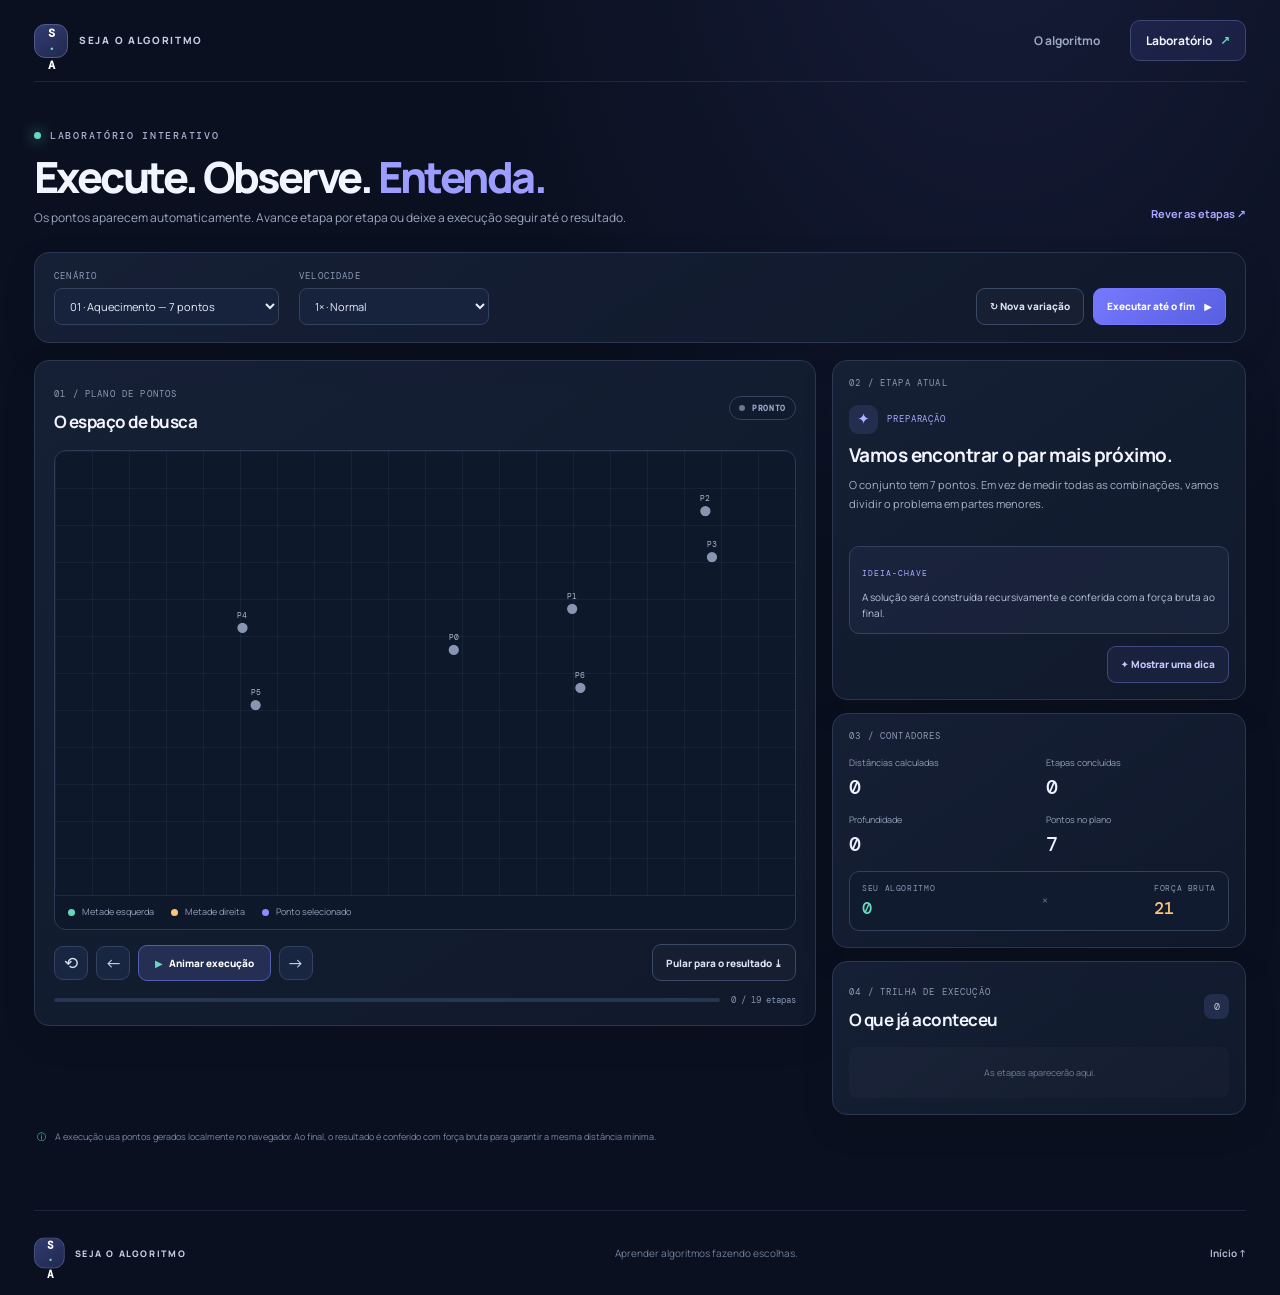
==== laboratorio.html @ 794b2312 "redefinindo problem" ====
<!doctype html>
<html lang="pt-BR">
<head>
  <meta charset="utf-8"><meta name="viewport" content="width=device-width, initial-scale=1">
  <meta name="theme-color" content="#0b1020"><meta name="description" content="Laboratório interativo para executar o algoritmo dividir e conquistar do par de pontos mais próximo.">
  <title>Laboratório — Seja o Algoritmo</title>
  <link rel="preconnect" href="https://fonts.googleapis.com"><link rel="preconnect" href="https://fonts.gstatic.com" crossorigin>
  <link href="https://fonts.googleapis.com/css2?family=DM+Mono:wght@400;500&family=Manrope:wght@400;500;600;700;800&display=swap" rel="stylesheet">
  <link rel="stylesheet" href="css/styles.css"><link rel="stylesheet" href="css/lab.css">
  <script defer src="js/closest-pair.js"></script><script defer src="js/lab.js"></script>
</head>
<body class="lab-body"><div class="site-shell">
  <header class="topbar"><a class="brand" href="index.html"><span class="brand-mark">S<span>·</span>A</span><span>SEJA O ALGORITMO</span></a><nav class="main-nav" aria-label="Navegação principal"><a href="index.html">O algoritmo</a><a class="nav-cta active" href="laboratorio.html" aria-current="page">Laboratório <span>↗</span></a></nav></header>
  <main class="lab-page">
    <div class="lab-heading"><div><div class="eyebrow"><span class="eyebrow-dot"></span> LABORATÓRIO INTERATIVO</div><h1>Execute. Observe. <em>Entenda.</em></h1><p>Os pontos aparecem automaticamente. Avance etapa por etapa ou deixe a execução seguir até o resultado.</p></div><a class="back-link" href="index.html#como-funciona">Rever as etapas ↗</a></div>
    <section class="lab-toolbar panel">
      <div class="toolbar-group"><label for="levelSelect">CENÁRIO</label><select id="levelSelect"><option value="0">01 · Aquecimento — 7 pontos</option><option value="1">02 · Dois lados — 10 pontos</option><option value="2">03 · Par na fronteira — 12 pontos</option><option value="3">04 · Desafio final — 16 pontos</option></select></div>
      <div class="toolbar-group"><label for="speedSelect">VELOCIDADE</label><select id="speedSelect"><option value="1400">0,75× · Lento</option><option value="850" selected>1× · Normal</option><option value="420">2× · Rápido</option><option value="150">5× · Muito rápido</option></select></div>
      <div class="toolbar-actions"><button class="btn btn-subtle" id="newBtn" type="button">↻ Nova variação</button><button class="btn btn-primary" id="runAllBtn" type="button">Executar até o fim <span>▶</span></button></div>
    </section>
    <div class="lab-grid">
      <section class="visual-panel panel">
        <div class="panel-heading"><div><span class="panel-kicker">01 / PLANO DE PONTOS</span><h2>O espaço de busca</h2></div><div class="live-pill"><span></span><b id="runState">PRONTO</b></div></div>
        <div class="canvas-wrap"><svg id="plot" viewBox="0 0 900 540" role="img" aria-label="Visualização dos pontos e etapas do algoritmo"><defs><pattern id="plotGrid" width="45" height="45" patternUnits="userSpaceOnUse"><path d="M 45 0 L 0 0 0 45" fill="none" stroke="#34405b" stroke-width="1" opacity=".55"/></pattern></defs><rect x="0" y="0" width="900" height="540" rx="12" fill="url(#plotGrid)"/><g id="plotLayer"></g></svg><div class="plot-legend"><span><i class="legend-dot mint"></i> Metade esquerda</span><span><i class="legend-dot amber"></i> Metade direita</span><span><i class="legend-dot purple"></i> Ponto selecionado</span></div></div>
        <div class="step-controls"><button class="icon-btn" id="resetBtn" type="button" aria-label="Voltar ao início" title="Voltar ao início">⟲</button><button class="icon-btn" id="prevBtn" type="button" aria-label="Etapa anterior" title="Etapa anterior">←</button><button class="btn btn-play" id="playBtn" type="button"><span id="playIcon">▶</span> <span id="playText">Animar execução</span></button><button class="icon-btn" id="nextBtn" type="button" aria-label="Próxima etapa" title="Próxima etapa">→</button><button class="btn btn-subtle" id="stepAllBtn" type="button">Pular para o resultado ⤓</button></div>
        <div class="progress-row"><div class="progress-track"><span id="progressBar"></span></div><span id="progressText">0 / 0 etapas</span></div>
      </section>
      <aside class="inspector-column">
        <section class="panel explanation-panel"><div class="panel-kicker">02 / ETAPA ATUAL</div><div class="stage-title-row"><span class="stage-icon" id="stageIcon">✦</span><span class="stage-label" id="stageLabel">Preparação</span></div><h2 id="stageTitle">Pronto para começar?</h2><p id="stageDescription">O conjunto de pontos está pronto. Inicie a execução para acompanhar a estratégia de dividir e conquistar.</p><div class="hint-box" id="detailBox"> <span>IDEIA-CHAVE</span><p id="detailText">O algoritmo divide o conjunto até chegar a problemas pequenos, fáceis de resolver.</p></div><div class="button-row"><button class="btn btn-hint" id="hintBtn" type="button">✦ Mostrar uma dica</button></div></section>
        <section class="panel metrics-panel"><div class="panel-kicker">03 / CONTADORES</div><div class="metric-grid"><div class="metric"><span>Distâncias calculadas</span><b id="comparisons">0</b></div><div class="metric"><span>Etapas concluídas</span><b id="completed">0</b></div><div class="metric"><span>Profundidade</span><b id="depth">0</b></div><div class="metric"><span>Pontos no plano</span><b id="pointCount">7</b></div></div><div class="comparison-box"><div><span>SEU ALGORITMO</span><b id="algoComparisons">0</b></div><div class="comparison-vs">×</div><div><span>FORÇA BRUTA</span><b id="bruteComparisons">21</b></div></div></section>
        <section class="panel log-panel"><div class="panel-heading"><div><span class="panel-kicker">04 / TRILHA DE EXECUÇÃO</span><h2>O que já aconteceu</h2></div><span class="log-count" id="logCount">0</span></div><ol id="eventLog" class="event-log"><li class="empty-log">As etapas aparecerão aqui.</li></ol></section>
      </aside>
    </div>
    <section class="panel result-panel" id="resultPanel" hidden><div class="result-symbol">✦</div><div class="result-copy"><div class="panel-kicker">EXECUÇÃO CONCLUÍDA</div><h2>Par mais próximo encontrado.</h2><p id="resultSummary">A resposta foi calculada.</p></div><div class="result-distance"><span>DISTÂNCIA MÍNIMA</span><b id="resultDistance">—</b></div><div class="result-actions"><button class="btn btn-subtle" id="resultNewBtn" type="button">Nova variação</button><a class="btn btn-primary" href="index.html#como-funciona">Rever etapas ↗</a></div></section>
    <div class="lab-footnote"><span>ⓘ</span> A execução usa pontos gerados localmente no navegador. Ao final, o resultado é conferido com força bruta para garantir a mesma distância mínima.</div>
  </main>
  <footer class="footer"><a class="brand" href="index.html"><span class="brand-mark">S<span>·</span>A</span><span>SEJA O ALGORITMO</span></a><span>Aprender algoritmos fazendo escolhas.</span><a href="index.html">Início ↑</a></footer>
</div></body></html>
---- css/styles.css ----
:root{color-scheme:dark;--bg:#0b1020;--bg2:#10172a;--panel:#141d32;--panel2:#18233b;--line:#27344e;--text:#f2f5ff;--muted:#9aa8c2;--soft:#71809d;--purple:#8d8bff;--purple2:#6f70f5;--mint:#66d8bd;--amber:#ffc477;--red:#ff7e8a;--mono:"DM Mono",ui-monospace,monospace;--sans:"Manrope",system-ui,sans-serif}*{box-sizing:border-box}html{scroll-behavior:smooth}body{margin:0;background:radial-gradient(ellipse at 78% -12%,rgba(88,100,208,.14),transparent 38%),var(--bg);color:var(--text);font:15px/1.65 var(--sans);min-height:100vh}a{color:inherit;text-decoration:none}button,select{font:inherit}.site-shell{max-width:1320px;padding:0 34px;margin:0 auto}.topbar{height:82px;display:flex;align-items:center;justify-content:space-between;border-bottom:1px solid rgba(130,149,188,.16)}.brand{display:inline-flex;align-items:center;gap:11px;font-size:10px;font-weight:800;letter-spacing:.17em;color:#c3cde2}.brand-mark{display:grid;place-items:center;width:34px;height:34px;border:1px solid #515a8c;border-radius:11px;color:#fff;font:700 12px var(--mono);letter-spacing:-.1em;background:linear-gradient(145deg,#323b72,#20294e)}.brand-mark span{color:var(--mint)}.main-nav{display:flex;align-items:center;gap:30px;color:var(--muted);font-size:12px;font-weight:700}.main-nav a{transition:color .2s}.main-nav a:hover,.main-nav a.active{color:var(--text)}.main-nav .nav-cta{color:#fff;padding:10px 15px;border:1px solid #3c4771;border-radius:10px;background:rgba(111,112,245,.12)}.nav-cta span{color:var(--mint);margin-left:6px}.hero{display:grid;grid-template-columns:1fr 1fr;align-items:center;gap:52px;padding:86px 0 78px}.eyebrow{display:flex;align-items:center;gap:9px;font:500 10px var(--mono);letter-spacing:.17em;color:#a7b1ce}.eyebrow-dot{width:7px;height:7px;border-radius:50%;background:var(--mint);box-shadow:0 0 14px rgba(102,216,189,.8)}h1,h2,h3,p{margin-top:0}h1{font-size:clamp(42px,5vw,68px);line-height:1.09;letter-spacing:-.06em;margin:19px 0 20px;font-weight:800}h1 em{font-style:normal;color:#9d9cff}.hero-lead,.page-lead{max-width:550px;color:#aab6ce;font-size:16px;line-height:1.8}.hero-actions{display:flex;flex-wrap:wrap;gap:12px;margin:30px 0 24px}.button{height:46px;padding:0 18px;display:inline-flex;align-items:center;justify-content:center;gap:13px;border-radius:11px;font-size:12px;font-weight:800;transition:transform .18s,border .18s,background .18s}.button:hover{transform:translateY(-2px)}.button-primary{color:#fff;background:linear-gradient(135deg,#7477ff,#575fe0);box-shadow:0 10px 26px rgba(94,99,234,.23)}.button-primary span{font-size:17px}.button-quiet{border:1px solid #303d5b;background:rgba(255,255,255,.025);color:#d5dcef}.hero-proof{font-size:10px;color:#8291ad;display:flex;align-items:center;gap:8px}.proof-icon{color:var(--amber);font-size:15px}.hero-art{position:relative;min-width:0;border:1px solid rgba(111,128,176,.26);border-radius:22px;padding:20px 20px 15px;background:linear-gradient(145deg,rgba(27,39,67,.92),rgba(16,25,44,.94));box-shadow:0 30px 90px rgba(0,0,0,.22);overflow:visible}.art-glow{position:absolute;inset:16% 15%;background:#6667fa;filter:blur(90px);opacity:.16;pointer-events:none}.art-label{position:relative;z-index:1;display:flex;justify-content:space-between;font:10px var(--mono);letter-spacing:.08em;color:#8c9bb9}.art-label-top{padding:2px 7px 10px}.art-label-top span{color:#606f8d}.hero-graph{position:relative;width:100%;display:block;z-index:1}.art-label-bottom{padding:9px 7px 0;letter-spacing:0;font:10px var(--sans);color:#a9b5cd;justify-content:flex-start;gap:22px}.art-label-bottom span,.plot-legend span{display:flex;align-items:center;gap:7px}.legend-dot{width:7px;height:7px;border-radius:50%;display:inline-block}.mint{background:var(--mint)}.amber{background:var(--amber)}.purple{background:var(--purple)}.floating-note{position:absolute;right:-17px;bottom:-32px;z-index:2;display:flex;align-items:center;gap:11px;padding:13px 16px;border:1px solid #3c496b;background:#192642;border-radius:13px;box-shadow:0 14px 35px rgba(0,0,0,.3)}.note-spark{font-size:22px;color:var(--mint)}.floating-note b,.floating-note small{display:block}.floating-note b{font-size:11px}.floating-note small{font-size:9px;color:#9baac5;margin-top:3px}.section-intro{display:flex;align-items:end;justify-content:space-between;gap:30px;padding:45px 0 25px;border-top:1px solid rgba(130,149,188,.15)}.section-intro h2,.feature-copy h2,.complexity-card h2{font-size:30px;line-height:1.2;letter-spacing:-.04em;margin:9px 0 0}.section-intro p{max-width:440px;margin:0;color:var(--muted);font-size:13px}.concept-grid{display:grid;grid-template-columns:repeat(3,1fr);gap:15px;padding-bottom:74px}.concept-card{position:relative;min-height:225px;padding:24px;border:1px solid #26334e;border-radius:16px;background:linear-gradient(145deg,#151f35,#111a2d);overflow:hidden}.concept-number{position:absolute;top:19px;right:22px;color:#54627e;font:11px var(--mono)}.concept-icon{width:39px;height:39px;display:grid;place-items:center;border-radius:12px;font-size:20px;margin-bottom:20px}.concept-icon.purple{background:rgba(141,139,255,.14);color:#a5a3ff}.concept-icon.mint{background:rgba(102,216,189,.13);color:var(--mint)}.concept-icon.amber{background:rgba(255,196,119,.13);color:var(--amber)}.concept-card h3{font-size:17px;margin:0 0 8px}.concept-card p{color:var(--muted);font-size:12px;max-width:300px;line-height:1.7;margin-bottom:20px}.concept-tag{font:9px var(--mono);letter-spacing:.13em;color:#8492b0}.feature-band{display:grid;grid-template-columns:1.1fr 1fr;gap:50px;align-items:center;padding:36px 40px;margin-bottom:70px;border:1px solid #323d63;border-radius:18px;background:radial-gradient(ellipse at 100% 0,rgba(112,112,245,.17),transparent 42%),#151e35}.feature-copy h2{font-size:27px;margin:10px 0}.feature-copy p{max-width:470px;color:var(--muted);font-size:12px}.text-link{display:inline-flex;gap:12px;color:#b5b5ff;font-size:12px;font-weight:800;margin-top:5px}.feature-stats{display:grid;grid-template-columns:repeat(3,1fr);gap:10px}.feature-stats div{padding:17px 12px;border-left:1px solid #35415f}.feature-stats strong,.feature-stats span{display:block}.feature-stats strong{font:500 18px var(--mono);color:#c2c4ff;white-space:nowrap}.feature-stats span{font-size:9px;color:#8f9bb5;margin-top:5px}.footer{min-height:85px;border-top:1px solid rgba(130,149,188,.16);display:flex;align-items:center;justify-content:space-between;gap:20px;color:#71809b;font-size:10px}.footer .brand{transform:scale(.9);transform-origin:left center}.footer>a:last-child{color:#aeb9d1;font-weight:700}@media(max-width:900px){.site-shell{padding:0 22px}.hero{grid-template-columns:1fr;gap:35px;padding:60px 0}.hero-copy{max-width:700px}.hero-art{max-width:650px;margin:0 auto;width:100%}.section-intro{align-items:start;flex-direction:column;gap:10px}.feature-band{grid-template-columns:1fr;gap:25px}}
@media(max-width:640px){.site-shell{padding:0 16px}.topbar{height:70px}.brand{font-size:8px;gap:8px}.brand-mark{width:30px;height:30px}.main-nav{gap:13px;font-size:10px}.main-nav .nav-cta{padding:8px 9px}.hero{padding:48px 0 58px}.hero h1{font-size:43px}.hero-lead{font-size:14px}.hero-art{padding:13px}.floating-note{right:6px;bottom:-37px}.concept-grid{grid-template-columns:1fr;gap:10px;padding-bottom:50px}.concept-card{min-height:0;padding:20px}.concept-icon{margin-bottom:13px}.feature-band{padding:25px 20px;margin-bottom:48px}.feature-stats{grid-template-columns:1fr;gap:0}.feature-stats div{border-left:0;border-top:1px solid #35415f;padding:12px 0}.footer{flex-wrap:wrap;padding:17px 0;gap:9px}.footer>span{order:3;width:100%}.page-lead{font-size:14px}}

/* Etapas e fechamento da página única */
.algorithm-steps { padding-bottom: 28px; }
.method-strip { display:grid; grid-template-columns:1fr 1fr; gap:24px; align-items:center; margin:0 0 58px; padding:22px 26px; border:1px solid #303d5c; border-radius:16px; background:linear-gradient(125deg,rgba(141,139,255,.09),rgba(102,216,189,.045)),#131e33; }
.method-formula { display:flex; flex-direction:column; gap:8px; }
.method-formula .formula-label { font:9px var(--mono); letter-spacing:.13em; color:#aaa8ff; }
.method-formula strong { font:500 16px var(--mono); color:#f0f1ff; }
.method-formula small { color:#8291ad; font-size:10px; }
.method-note { border-left:1px solid #394563; padding-left:24px; }
.method-note p { margin:8px 0 0; color:#aab6cc; font-size:11px; line-height:1.8; }
.method-note b { color:#d9d8ff; }
.final-cta { display:flex; align-items:center; justify-content:space-between; gap:24px; margin:0 0 60px; padding:25px 28px; border:1px solid #394568; border-radius:16px; background:radial-gradient(ellipse at 90% 0,rgba(113,114,245,.15),transparent 48%),#151f35; }
.final-cta h2 { margin:7px 0 4px; font-size:22px; letter-spacing:-.04em; }
.final-cta p { margin:0; color:var(--muted); font-size:11px; }
@media(max-width:900px){ .method-strip { grid-template-columns:1fr; gap:17px; } .method-note { border-left:0; border-top:1px solid #394563; padding:16px 0 0; } }
@media(max-width:640px){ .method-strip { padding:18px; margin-bottom:42px; } .method-formula strong { font-size:13px; } .final-cta { align-items:flex-start; flex-direction:column; padding:21px; margin-bottom:45px; } .final-cta .button { width:100%; } }

.algorithm-steps { grid-template-columns:repeat(4,minmax(0,1fr)); }
@media(max-width:900px){ .algorithm-steps { grid-template-columns:repeat(2,minmax(0,1fr)); } }
@media(max-width:640px){ .algorithm-steps { grid-template-columns:1fr; } }
---- css/lab.css ----
.lab-page{padding:47px 0 50px}.lab-heading{display:flex;align-items:end;justify-content:space-between;gap:20px;margin-bottom:24px}.lab-heading h1{font-size:43px;margin:12px 0 7px}.lab-heading p{margin:0;color:var(--muted);font-size:12px}.back-link{color:#a9a9ff;font-size:11px;font-weight:700;padding-bottom:5px}.panel{border:1px solid #2b3854;border-radius:15px;background:linear-gradient(145deg,rgba(22,32,54,.97),rgba(16,25,43,.97));box-shadow:0 12px 35px rgba(0,0,0,.1)}.lab-toolbar{display:flex;align-items:end;gap:20px;padding:17px 19px;margin-bottom:17px}.toolbar-group{display:flex;flex-direction:column;gap:6px;min-width:190px}.toolbar-group label,.panel-kicker{font:9px var(--mono);letter-spacing:.13em;color:#8d9ab5}.toolbar-group select{height:37px;padding:0 31px 0 11px;border:1px solid #34415f;border-radius:8px;color:#e7ebfa;background:#17233c;font-size:11px;outline:none}.toolbar-group select:focus{border-color:#8887ff}.toolbar-actions{display:flex;gap:9px;margin-left:auto}.btn{height:37px;padding:0 13px;border-radius:9px;border:1px solid #3b4968;background:#1a2945;color:#dbe2f4;font-size:10px;font-weight:800;cursor:pointer;transition:transform .15s,border .15s,background .15s}.btn:hover,.icon-btn:hover{border-color:#8a89ff;transform:translateY(-1px)}.btn:focus-visible,.icon-btn:focus-visible{outline:2px solid #9b9aff;outline-offset:2px}.btn-primary{background:linear-gradient(135deg,#7778ff,#575fdf);border-color:#7377ff;color:#fff}.btn-primary span{margin-left:7px}.btn-subtle{background:rgba(255,255,255,.025)}.lab-grid{display:grid;grid-template-columns:minmax(0,1.7fr) minmax(300px,.9fr);gap:16px;align-items:start}.visual-panel{padding:19px}.panel-heading{display:flex;justify-content:space-between;align-items:center;gap:10px}.panel-heading h2{font-size:17px;margin:4px 0 0;letter-spacing:-.03em}.live-pill{display:inline-flex;align-items:center;gap:7px;padding:6px 9px;border:1px solid #34435f;border-radius:20px;background:#111b30;color:#9eacc7;font:8px var(--mono);letter-spacing:.08em}.live-pill span{width:6px;height:6px;border-radius:50%;background:#6e7791}.live-pill.running span{background:var(--mint);box-shadow:0 0 9px var(--mint)}.live-pill.done span{background:var(--amber)}.canvas-wrap{position:relative;margin-top:14px;border:1px solid #2d3a56;border-radius:12px;overflow:hidden;background:#0e182b}.canvas-wrap svg{display:block;width:100%;height:auto;min-height:260px;max-height:550px}.plot-legend{display:flex;flex-wrap:wrap;gap:17px;padding:9px 13px;border-top:1px solid rgba(95,116,157,.2);color:#92a0bb;font-size:9px}.plot-legend span{gap:7px}.step-controls{display:flex;align-items:center;gap:8px;margin-top:14px}.icon-btn{width:34px;height:34px;display:grid;place-items:center;background:#182641;border:1px solid #34425f;border-radius:9px;color:#d6ddf1;font-size:17px;cursor:pointer;transition:transform .15s,border .15s}.btn-play{height:36px;padding:0 16px;background:#252f54;border-color:#535fb0;color:#fff}.btn-play span:first-child{color:var(--mint);margin-right:4px}.btn-hint{background:rgba(141,139,255,.08);border-color:rgba(141,139,255,.35);color:#c8c7ff}.btn-hint small{font-size:8px;color:#a7a7db;margin-left:4px}.step-controls .btn-subtle{margin-left:auto}.progress-row{display:flex;align-items:center;gap:11px;margin-top:13px}.progress-track{height:4px;flex:1;background:#283550;border-radius:8px;overflow:hidden}.progress-track span{display:block;width:0;height:100%;background:linear-gradient(90deg,#67d9bf,#8583ff);border-radius:8px;transition:width .2s}.progress-row>span{font:9px var(--mono);color:#8493b0;white-space:nowrap}.inspector-column{display:grid;gap:13px}.explanation-panel,.metrics-panel,.log-panel{padding:16px}.stage-title-row{display:flex;align-items:center;gap:9px;margin-top:16px}.stage-icon{display:grid;place-items:center;width:29px;height:29px;border-radius:9px;background:rgba(141,139,255,.13);color:#b3b1ff;font-size:15px}.stage-label{font:9px var(--mono);letter-spacing:.1em;color:#a9a8ff;text-transform:uppercase}.explanation-panel h2{font-size:19px;line-height:1.35;letter-spacing:-.03em;margin:9px 0 8px}.explanation-panel>p{font-size:11px;line-height:1.7;color:#a3b0c8;margin-bottom:13px;min-height:57px}.hint-box{padding:12px;border:1px solid #34415e;border-radius:10px;background:rgba(141,139,255,.055)}.hint-box>span{font:8px var(--mono);letter-spacing:.12em;color:#a9a8ff}.hint-box p{font-size:10px;color:#bac5db;margin:5px 0 0;line-height:1.6}.button-row{display:flex;justify-content:flex-end;margin-top:12px}.metric-grid{display:grid;grid-template-columns:1fr 1fr;gap:13px;padding:14px 0}.metric span,.metric b{display:block}.metric span{font-size:9px;color:#8f9eb8}.metric b{font:500 20px var(--mono);color:#edf0ff;margin-top:3px}.comparison-box{display:flex;align-items:center;justify-content:space-between;padding:11px 12px;border:1px solid #34415c;border-radius:10px;background:#111b30}.comparison-box>div:not(.comparison-vs){display:flex;flex-direction:column;gap:4px}.comparison-box span{font:8px var(--mono);letter-spacing:.08em;color:#8795b1}.comparison-box b{font:500 17px var(--mono);color:var(--mint)}.comparison-box>div:last-child b{color:var(--amber)}.comparison-vs{font:10px var(--mono);color:#667693}.log-panel .panel-heading{margin-bottom:12px}.log-count{display:grid;place-items:center;width:25px;height:25px;border-radius:8px;background:#222e4b;color:#bac4dc;font:10px var(--mono)}.event-log{list-style:none;margin:0;padding:0;max-height:235px;overflow:auto;display:grid;gap:6px}.event-log li{display:flex;align-items:start;gap:9px;padding:8px 9px;border-radius:8px;background:rgba(255,255,255,.018);color:#94a2bb;font-size:9px;line-height:1.55}.event-log li.current{background:rgba(141,139,255,.1);border:1px solid rgba(141,139,255,.22);color:#e1e4ff}.event-log li.done{color:#8190a9}.event-log li.empty-log{display:block;text-align:center;padding:19px;color:#6f7d98}.log-index{flex:none;color:#9e9dff;font:9px var(--mono)}.result-panel{display:flex;align-items:center;gap:19px;margin-top:17px;padding:20px 22px;border-color:rgba(102,216,189,.38);background:linear-gradient(115deg,rgba(27,76,72,.24),rgba(22,32,54,.98) 55%)}.result-symbol{display:grid;place-items:center;flex:none;width:46px;height:46px;border-radius:14px;background:rgba(102,216,189,.12);color:var(--mint);font-size:24px}.result-copy{flex:1}.result-copy h2{font-size:17px;margin:5px 0}.result-copy p{font-size:10px;color:#a6b4ca;margin:0}.result-distance{padding-left:20px;border-left:1px solid #3b5663}.result-distance span,.result-distance b{display:block}.result-distance span{font:8px var(--mono);color:#8fa8aa;letter-spacing:.1em}.result-distance b{font:22px var(--mono);color:var(--mint);margin-top:5px}.result-actions{display:flex;gap:7px}.lab-footnote{display:flex;gap:9px;align-items:start;color:#7888a4;font-size:9px;margin:15px 3px}.lab-footnote span{color:var(--mint)}
@media(max-width:960px){.lab-grid{grid-template-columns:1fr}.inspector-column{grid-template-columns:1fr 1fr}.log-panel{grid-column:1/-1}.event-log{max-height:170px}.lab-toolbar{flex-wrap:wrap}.toolbar-actions{margin-left:0}.result-panel{flex-wrap:wrap}.result-copy{min-width:60%}}
@media(max-width:640px){.lab-page{padding:36px 0}.lab-heading{align-items:start;flex-direction:column;margin-bottom:17px}.lab-heading h1{font-size:35px}.lab-toolbar{align-items:stretch;gap:12px;padding:14px}.toolbar-group{min-width:0;flex:1}.toolbar-actions{width:100%}.toolbar-actions .btn{flex:1}.inspector-column{grid-template-columns:1fr}.log-panel{grid-column:auto}.visual-panel{padding:12px}.canvas-wrap svg{min-height:210px}.step-controls{gap:5px}.step-controls .icon-btn{width:31px;height:32px}.btn-play{padding:0 10px;font-size:9px}.step-controls .btn-subtle{padding:0 8px;font-size:9px}.plot-legend{gap:9px;font-size:8px}.result-panel{gap:12px;padding:16px}.result-copy{min-width:calc(100% - 60px)}.result-distance{border-left:0;padding-left:0}.result-actions{width:100%}.result-actions .btn{flex:1}}

.result-panel[hidden]{display:none}
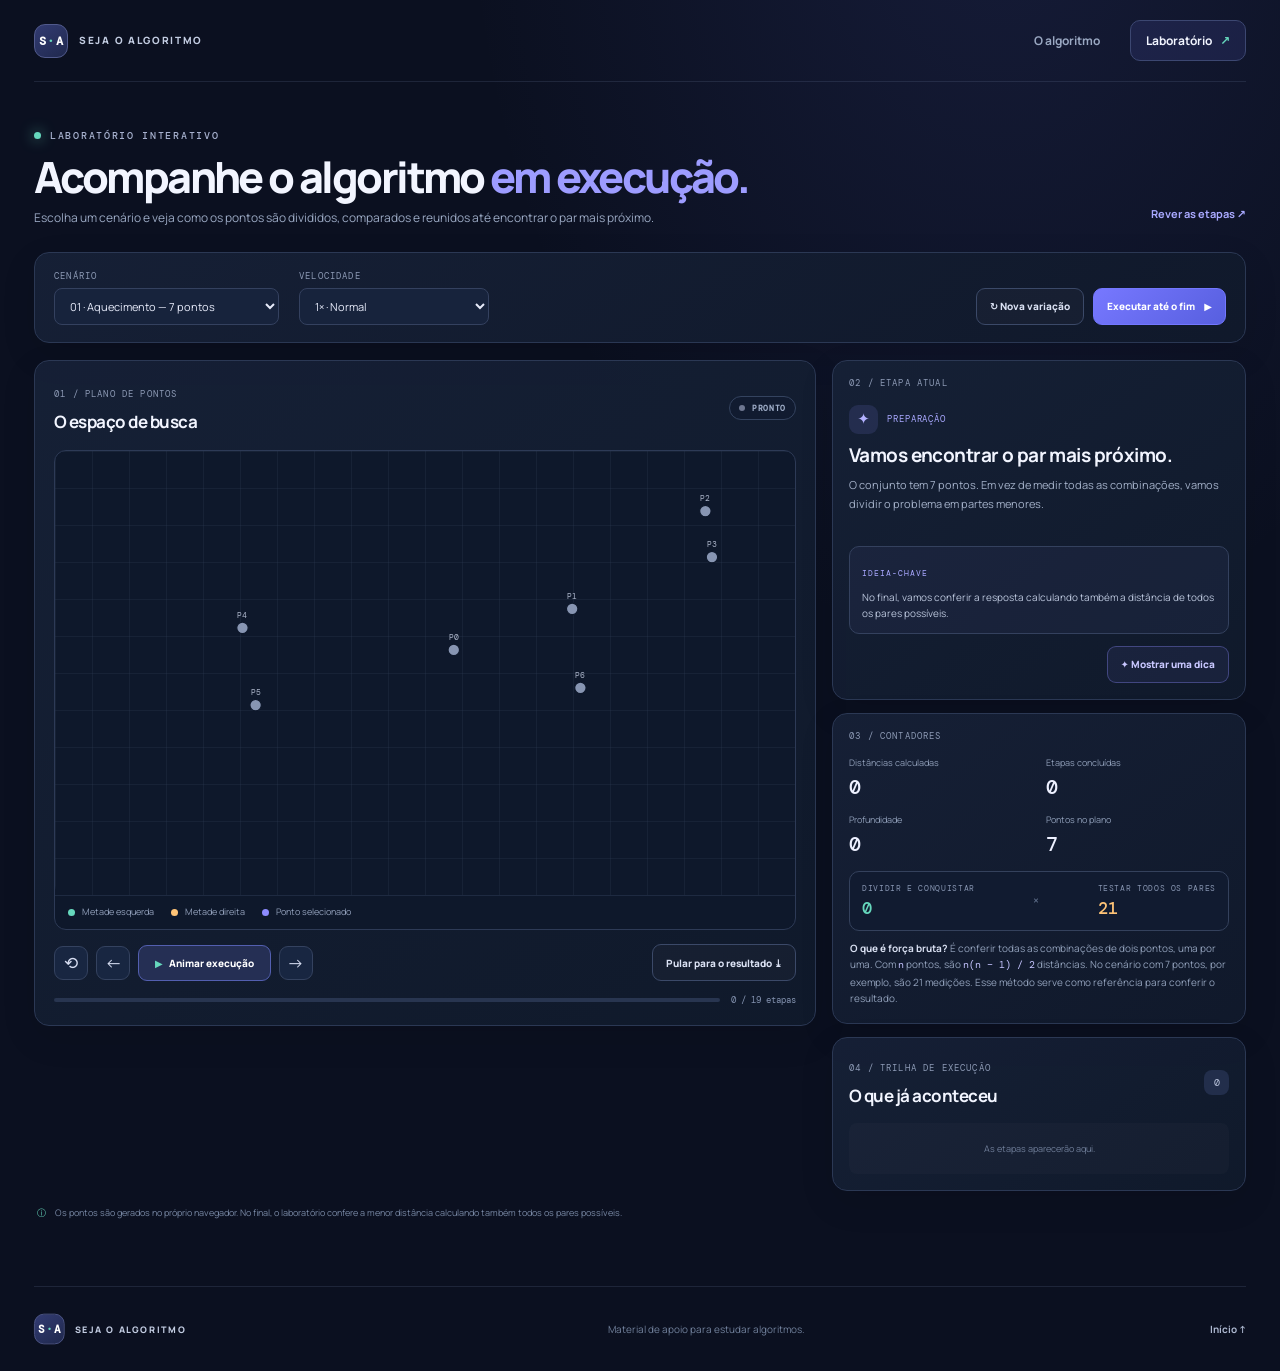
==== commit 5411b55a: "estilo modificado" ====
--- a/laboratorio.html
+++ b/laboratorio.html
@@ -10,9 +10,9 @@
   <script defer src="js/closest-pair.js"></script><script defer src="js/lab.js"></script>
 </head>
 <body class="lab-body"><div class="site-shell">
-  <header class="topbar"><a class="brand" href="index.html"><span class="brand-mark">S<span>·</span>A</span><span>SEJA O ALGORITMO</span></a><nav class="main-nav" aria-label="Navegação principal"><a href="index.html">O algoritmo</a><a class="nav-cta active" href="laboratorio.html" aria-current="page">Laboratório <span>↗</span></a></nav></header>
+  <header class="topbar"><a class="brand" href="index.html"><span class="brand-mark" aria-hidden="true"><span class="brand-letter">S</span><span class="brand-dot">·</span><span class="brand-letter">A</span></span><span>SEJA O ALGORITMO</span></a><nav class="main-nav" aria-label="Navegação principal"><a href="index.html">O algoritmo</a><a class="nav-cta active" href="laboratorio.html" aria-current="page">Laboratório <span>↗</span></a></nav></header>
   <main class="lab-page">
-    <div class="lab-heading"><div><div class="eyebrow"><span class="eyebrow-dot"></span> LABORATÓRIO INTERATIVO</div><h1>Execute. Observe. <em>Entenda.</em></h1><p>Os pontos aparecem automaticamente. Avance etapa por etapa ou deixe a execução seguir até o resultado.</p></div><a class="back-link" href="index.html#como-funciona">Rever as etapas ↗</a></div>
+    <div class="lab-heading"><div><div class="eyebrow"><span class="eyebrow-dot"></span> LABORATÓRIO INTERATIVO</div><h1>Acompanhe o algoritmo <em>em execução.</em></h1><p>Escolha um cenário e veja como os pontos são divididos, comparados e reunidos até encontrar o par mais próximo.</p></div><a class="back-link" href="index.html#como-funciona">Rever as etapas ↗</a></div>
     <section class="lab-toolbar panel">
       <div class="toolbar-group"><label for="levelSelect">CENÁRIO</label><select id="levelSelect"><option value="0">01 · Aquecimento — 7 pontos</option><option value="1">02 · Dois lados — 10 pontos</option><option value="2">03 · Par na fronteira — 12 pontos</option><option value="3">04 · Desafio final — 16 pontos</option></select></div>
       <div class="toolbar-group"><label for="speedSelect">VELOCIDADE</label><select id="speedSelect"><option value="1400">0,75× · Lento</option><option value="850" selected>1× · Normal</option><option value="420">2× · Rápido</option><option value="150">5× · Muito rápido</option></select></div>
@@ -27,12 +27,12 @@
       </section>
       <aside class="inspector-column">
         <section class="panel explanation-panel"><div class="panel-kicker">02 / ETAPA ATUAL</div><div class="stage-title-row"><span class="stage-icon" id="stageIcon">✦</span><span class="stage-label" id="stageLabel">Preparação</span></div><h2 id="stageTitle">Pronto para começar?</h2><p id="stageDescription">O conjunto de pontos está pronto. Inicie a execução para acompanhar a estratégia de dividir e conquistar.</p><div class="hint-box" id="detailBox"> <span>IDEIA-CHAVE</span><p id="detailText">O algoritmo divide o conjunto até chegar a problemas pequenos, fáceis de resolver.</p></div><div class="button-row"><button class="btn btn-hint" id="hintBtn" type="button">✦ Mostrar uma dica</button></div></section>
-        <section class="panel metrics-panel"><div class="panel-kicker">03 / CONTADORES</div><div class="metric-grid"><div class="metric"><span>Distâncias calculadas</span><b id="comparisons">0</b></div><div class="metric"><span>Etapas concluídas</span><b id="completed">0</b></div><div class="metric"><span>Profundidade</span><b id="depth">0</b></div><div class="metric"><span>Pontos no plano</span><b id="pointCount">7</b></div></div><div class="comparison-box"><div><span>SEU ALGORITMO</span><b id="algoComparisons">0</b></div><div class="comparison-vs">×</div><div><span>FORÇA BRUTA</span><b id="bruteComparisons">21</b></div></div></section>
+        <section class="panel metrics-panel"><div class="panel-kicker">03 / CONTADORES</div><div class="metric-grid"><div class="metric"><span>Distâncias calculadas</span><b id="comparisons">0</b></div><div class="metric"><span>Etapas concluídas</span><b id="completed">0</b></div><div class="metric"><span>Profundidade</span><b id="depth">0</b></div><div class="metric"><span>Pontos no plano</span><b id="pointCount">7</b></div></div><div class="comparison-box"><div><span>DIVIDIR E CONQUISTAR</span><b id="algoComparisons">0</b></div><div class="comparison-vs">×</div><div><span>TESTAR TODOS OS PARES</span><b id="bruteComparisons">21</b></div></div><p class="comparison-explainer"><b>O que é força bruta?</b> É conferir todas as combinações de dois pontos, uma por uma. Com <i>n</i> pontos, são <i>n(n − 1) / 2</i> distâncias. No cenário com 7 pontos, por exemplo, são 21 medições. Esse método serve como referência para conferir o resultado.</p></section>
         <section class="panel log-panel"><div class="panel-heading"><div><span class="panel-kicker">04 / TRILHA DE EXECUÇÃO</span><h2>O que já aconteceu</h2></div><span class="log-count" id="logCount">0</span></div><ol id="eventLog" class="event-log"><li class="empty-log">As etapas aparecerão aqui.</li></ol></section>
       </aside>
     </div>
     <section class="panel result-panel" id="resultPanel" hidden><div class="result-symbol">✦</div><div class="result-copy"><div class="panel-kicker">EXECUÇÃO CONCLUÍDA</div><h2>Par mais próximo encontrado.</h2><p id="resultSummary">A resposta foi calculada.</p></div><div class="result-distance"><span>DISTÂNCIA MÍNIMA</span><b id="resultDistance">—</b></div><div class="result-actions"><button class="btn btn-subtle" id="resultNewBtn" type="button">Nova variação</button><a class="btn btn-primary" href="index.html#como-funciona">Rever etapas ↗</a></div></section>
-    <div class="lab-footnote"><span>ⓘ</span> A execução usa pontos gerados localmente no navegador. Ao final, o resultado é conferido com força bruta para garantir a mesma distância mínima.</div>
+    <div class="lab-footnote"><span>ⓘ</span> Os pontos são gerados no próprio navegador. No final, o laboratório confere a menor distância calculando também todos os pares possíveis.</div>
   </main>
-  <footer class="footer"><a class="brand" href="index.html"><span class="brand-mark">S<span>·</span>A</span><span>SEJA O ALGORITMO</span></a><span>Aprender algoritmos fazendo escolhas.</span><a href="index.html">Início ↑</a></footer>
+  <footer class="footer"><a class="brand" href="index.html"><span class="brand-mark" aria-hidden="true"><span class="brand-letter">S</span><span class="brand-dot">·</span><span class="brand-letter">A</span></span><span>SEJA O ALGORITMO</span></a><span>Material de apoio para estudar algoritmos.</span><a href="index.html">Início ↑</a></footer>
 </div></body></html>
--- a/css/styles.css
+++ b/css/styles.css
@@ -20,3 +20,9 @@
 .algorithm-steps { grid-template-columns:repeat(4,minmax(0,1fr)); }
 @media(max-width:900px){ .algorithm-steps { grid-template-columns:repeat(2,minmax(0,1fr)); } }
 @media(max-width:640px){ .algorithm-steps { grid-template-columns:1fr; } }
+
+
+/* Marca: as três partes ficam alinhadas na horizontal dentro do quadrado. */
+.brand-mark{display:inline-flex;align-items:center;justify-content:center;gap:1px;letter-spacing:-.04em;padding-right:1px}
+.brand-mark .brand-letter{color:#fff}
+.brand-mark .brand-dot{color:var(--mint);margin:0 1px}
--- a/css/lab.css
+++ b/css/lab.css
@@ -3,3 +3,9 @@
 @media(max-width:640px){.lab-page{padding:36px 0}.lab-heading{align-items:start;flex-direction:column;margin-bottom:17px}.lab-heading h1{font-size:35px}.lab-toolbar{align-items:stretch;gap:12px;padding:14px}.toolbar-group{min-width:0;flex:1}.toolbar-actions{width:100%}.toolbar-actions .btn{flex:1}.inspector-column{grid-template-columns:1fr}.log-panel{grid-column:auto}.visual-panel{padding:12px}.canvas-wrap svg{min-height:210px}.step-controls{gap:5px}.step-controls .icon-btn{width:31px;height:32px}.btn-play{padding:0 10px;font-size:9px}.step-controls .btn-subtle{padding:0 8px;font-size:9px}.plot-legend{gap:9px;font-size:8px}.result-panel{gap:12px;padding:16px}.result-copy{min-width:calc(100% - 60px)}.result-distance{border-left:0;padding-left:0}.result-actions{width:100%}.result-actions .btn{flex:1}}
 
 .result-panel[hidden]{display:none}
+
+
+/* Explicação curta da referência usada na comparação dos métodos. */
+.comparison-explainer{margin:9px 1px 0;color:#91a0ba;font-size:10px;line-height:1.65}
+.comparison-explainer b{color:#d9e0f2;font-weight:700}
+.comparison-explainer i{font-family:var(--mono);font-style:normal;color:#c5c4ff}
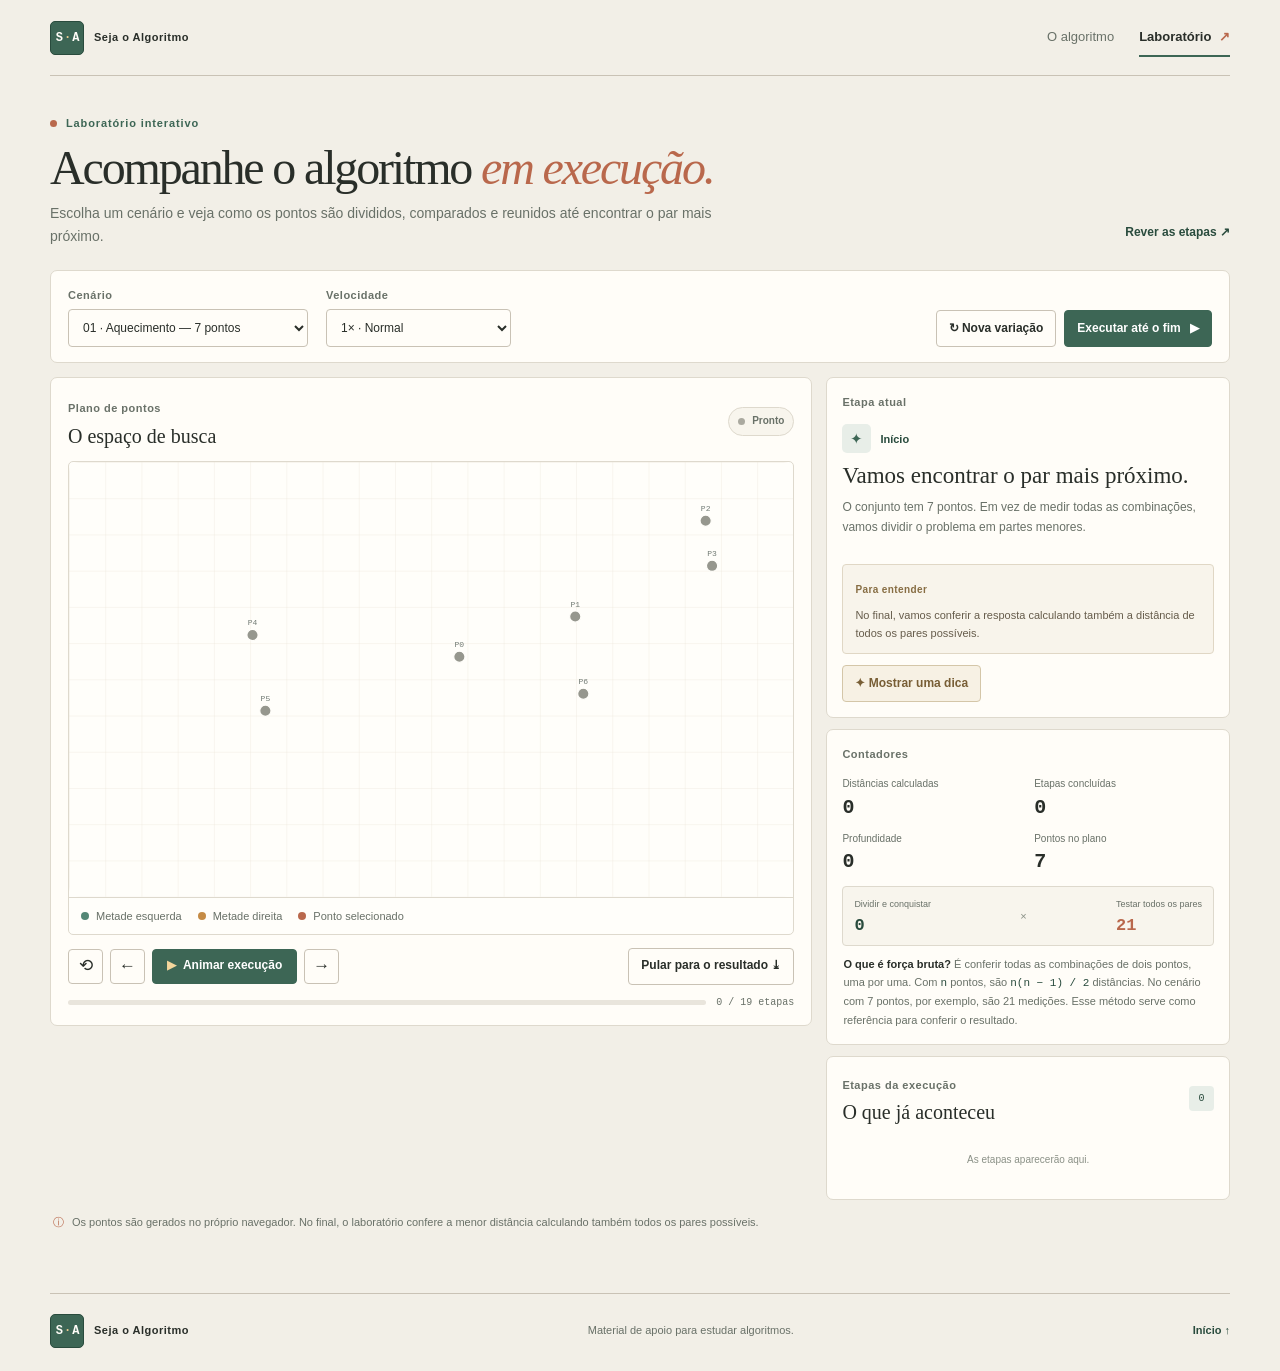
==== commit 1bd8eb66: "finalizacao" ====
--- a/laboratorio.html
+++ b/laboratorio.html
@@ -2,37 +2,35 @@
 <html lang="pt-BR">
 <head>
   <meta charset="utf-8"><meta name="viewport" content="width=device-width, initial-scale=1">
-  <meta name="theme-color" content="#0b1020"><meta name="description" content="Laboratório interativo para executar o algoritmo dividir e conquistar do par de pontos mais próximo.">
+  <meta name="theme-color" content="#f2efe7"><meta name="description" content="Laboratório interativo para executar o algoritmo dividir e conquistar do par de pontos mais próximo.">
   <title>Laboratório — Seja o Algoritmo</title>
-  <link rel="preconnect" href="https://fonts.googleapis.com"><link rel="preconnect" href="https://fonts.gstatic.com" crossorigin>
-  <link href="https://fonts.googleapis.com/css2?family=DM+Mono:wght@400;500&family=Manrope:wght@400;500;600;700;800&display=swap" rel="stylesheet">
   <link rel="stylesheet" href="css/styles.css"><link rel="stylesheet" href="css/lab.css">
   <script defer src="js/closest-pair.js"></script><script defer src="js/lab.js"></script>
 </head>
 <body class="lab-body"><div class="site-shell">
-  <header class="topbar"><a class="brand" href="index.html"><span class="brand-mark" aria-hidden="true"><span class="brand-letter">S</span><span class="brand-dot">·</span><span class="brand-letter">A</span></span><span>SEJA O ALGORITMO</span></a><nav class="main-nav" aria-label="Navegação principal"><a href="index.html">O algoritmo</a><a class="nav-cta active" href="laboratorio.html" aria-current="page">Laboratório <span>↗</span></a></nav></header>
+  <header class="topbar"><a class="brand" href="index.html"><span class="brand-mark" aria-hidden="true"><span class="brand-letter">S</span><span class="brand-dot">·</span><span class="brand-letter">A</span></span><span>Seja o Algoritmo</span></a><nav class="main-nav" aria-label="Navegação principal"><a href="index.html">O algoritmo</a><a class="nav-cta active" href="laboratorio.html" aria-current="page">Laboratório <span>↗</span></a></nav></header>
   <main class="lab-page">
-    <div class="lab-heading"><div><div class="eyebrow"><span class="eyebrow-dot"></span> LABORATÓRIO INTERATIVO</div><h1>Acompanhe o algoritmo <em>em execução.</em></h1><p>Escolha um cenário e veja como os pontos são divididos, comparados e reunidos até encontrar o par mais próximo.</p></div><a class="back-link" href="index.html#como-funciona">Rever as etapas ↗</a></div>
+    <div class="lab-heading"><div><div class="eyebrow"><span class="eyebrow-dot"></span> Laboratório interativo</div><h1>Acompanhe o algoritmo <em>em execução.</em></h1><p>Escolha um cenário e veja como os pontos são divididos, comparados e reunidos até encontrar o par mais próximo.</p></div><a class="back-link" href="index.html#como-funciona">Rever as etapas ↗</a></div>
     <section class="lab-toolbar panel">
-      <div class="toolbar-group"><label for="levelSelect">CENÁRIO</label><select id="levelSelect"><option value="0">01 · Aquecimento — 7 pontos</option><option value="1">02 · Dois lados — 10 pontos</option><option value="2">03 · Par na fronteira — 12 pontos</option><option value="3">04 · Desafio final — 16 pontos</option></select></div>
-      <div class="toolbar-group"><label for="speedSelect">VELOCIDADE</label><select id="speedSelect"><option value="1400">0,75× · Lento</option><option value="850" selected>1× · Normal</option><option value="420">2× · Rápido</option><option value="150">5× · Muito rápido</option></select></div>
+      <div class="toolbar-group"><label for="levelSelect">Cenário</label><select id="levelSelect"><option value="0">01 · Aquecimento — 7 pontos</option><option value="1">02 · Dois lados — 10 pontos</option><option value="2">03 · Par na fronteira — 12 pontos</option><option value="3">04 · Desafio final — 16 pontos</option></select></div>
+      <div class="toolbar-group"><label for="speedSelect">Velocidade</label><select id="speedSelect"><option value="1400">0,75× · Lento</option><option value="850" selected>1× · Normal</option><option value="420">2× · Rápido</option><option value="150">5× · Muito rápido</option></select></div>
       <div class="toolbar-actions"><button class="btn btn-subtle" id="newBtn" type="button">↻ Nova variação</button><button class="btn btn-primary" id="runAllBtn" type="button">Executar até o fim <span>▶</span></button></div>
     </section>
     <div class="lab-grid">
       <section class="visual-panel panel">
-        <div class="panel-heading"><div><span class="panel-kicker">01 / PLANO DE PONTOS</span><h2>O espaço de busca</h2></div><div class="live-pill"><span></span><b id="runState">PRONTO</b></div></div>
-        <div class="canvas-wrap"><svg id="plot" viewBox="0 0 900 540" role="img" aria-label="Visualização dos pontos e etapas do algoritmo"><defs><pattern id="plotGrid" width="45" height="45" patternUnits="userSpaceOnUse"><path d="M 45 0 L 0 0 0 45" fill="none" stroke="#34405b" stroke-width="1" opacity=".55"/></pattern></defs><rect x="0" y="0" width="900" height="540" rx="12" fill="url(#plotGrid)"/><g id="plotLayer"></g></svg><div class="plot-legend"><span><i class="legend-dot mint"></i> Metade esquerda</span><span><i class="legend-dot amber"></i> Metade direita</span><span><i class="legend-dot purple"></i> Ponto selecionado</span></div></div>
+        <div class="panel-heading"><div><span class="panel-kicker">Plano de pontos</span><h2>O espaço de busca</h2></div><div class="live-pill"><span></span><b id="runState">PRONTO</b></div></div>
+        <div class="canvas-wrap"><svg id="plot" viewBox="0 0 900 540" role="img" aria-label="Visualização dos pontos e etapas do algoritmo"><defs><pattern id="plotGrid" width="45" height="45" patternUnits="userSpaceOnUse"><rect width="45" height="45" fill="#fffefa"/><path d="M 45 0 L 0 0 0 45" fill="none" stroke="#e5dfd3" stroke-width="1" opacity=".72"/></pattern></defs><rect x="0" y="0" width="900" height="540" rx="12" fill="url(#plotGrid)"/><g id="plotLayer"></g></svg><div class="plot-legend"><span><i class="legend-dot mint"></i> Metade esquerda</span><span><i class="legend-dot amber"></i> Metade direita</span><span><i class="legend-dot purple"></i> Ponto selecionado</span></div></div>
         <div class="step-controls"><button class="icon-btn" id="resetBtn" type="button" aria-label="Voltar ao início" title="Voltar ao início">⟲</button><button class="icon-btn" id="prevBtn" type="button" aria-label="Etapa anterior" title="Etapa anterior">←</button><button class="btn btn-play" id="playBtn" type="button"><span id="playIcon">▶</span> <span id="playText">Animar execução</span></button><button class="icon-btn" id="nextBtn" type="button" aria-label="Próxima etapa" title="Próxima etapa">→</button><button class="btn btn-subtle" id="stepAllBtn" type="button">Pular para o resultado ⤓</button></div>
         <div class="progress-row"><div class="progress-track"><span id="progressBar"></span></div><span id="progressText">0 / 0 etapas</span></div>
       </section>
       <aside class="inspector-column">
-        <section class="panel explanation-panel"><div class="panel-kicker">02 / ETAPA ATUAL</div><div class="stage-title-row"><span class="stage-icon" id="stageIcon">✦</span><span class="stage-label" id="stageLabel">Preparação</span></div><h2 id="stageTitle">Pronto para começar?</h2><p id="stageDescription">O conjunto de pontos está pronto. Inicie a execução para acompanhar a estratégia de dividir e conquistar.</p><div class="hint-box" id="detailBox"> <span>IDEIA-CHAVE</span><p id="detailText">O algoritmo divide o conjunto até chegar a problemas pequenos, fáceis de resolver.</p></div><div class="button-row"><button class="btn btn-hint" id="hintBtn" type="button">✦ Mostrar uma dica</button></div></section>
-        <section class="panel metrics-panel"><div class="panel-kicker">03 / CONTADORES</div><div class="metric-grid"><div class="metric"><span>Distâncias calculadas</span><b id="comparisons">0</b></div><div class="metric"><span>Etapas concluídas</span><b id="completed">0</b></div><div class="metric"><span>Profundidade</span><b id="depth">0</b></div><div class="metric"><span>Pontos no plano</span><b id="pointCount">7</b></div></div><div class="comparison-box"><div><span>DIVIDIR E CONQUISTAR</span><b id="algoComparisons">0</b></div><div class="comparison-vs">×</div><div><span>TESTAR TODOS OS PARES</span><b id="bruteComparisons">21</b></div></div><p class="comparison-explainer"><b>O que é força bruta?</b> É conferir todas as combinações de dois pontos, uma por uma. Com <i>n</i> pontos, são <i>n(n − 1) / 2</i> distâncias. No cenário com 7 pontos, por exemplo, são 21 medições. Esse método serve como referência para conferir o resultado.</p></section>
-        <section class="panel log-panel"><div class="panel-heading"><div><span class="panel-kicker">04 / TRILHA DE EXECUÇÃO</span><h2>O que já aconteceu</h2></div><span class="log-count" id="logCount">0</span></div><ol id="eventLog" class="event-log"><li class="empty-log">As etapas aparecerão aqui.</li></ol></section>
+        <section class="panel explanation-panel"><div class="panel-kicker">Etapa atual</div><div class="stage-title-row"><span class="stage-icon" id="stageIcon">✦</span><span class="stage-label" id="stageLabel">Preparação</span></div><h2 id="stageTitle">Pronto para começar?</h2><p id="stageDescription">O conjunto de pontos está pronto. Inicie a execução para acompanhar a estratégia de dividir e conquistar.</p><div class="hint-box" id="detailBox"> <span>Para entender</span><p id="detailText">O algoritmo divide o conjunto até chegar a problemas pequenos, fáceis de resolver.</p></div><div class="button-row"><button class="btn btn-hint" id="hintBtn" type="button">✦ Mostrar uma dica</button></div></section>
+        <section class="panel metrics-panel"><div class="panel-kicker">Contadores</div><div class="metric-grid"><div class="metric"><span>Distâncias calculadas</span><b id="comparisons">0</b></div><div class="metric"><span>Etapas concluídas</span><b id="completed">0</b></div><div class="metric"><span>Profundidade</span><b id="depth">0</b></div><div class="metric"><span>Pontos no plano</span><b id="pointCount">7</b></div></div><div class="comparison-box"><div><span>Dividir e conquistar</span><b id="algoComparisons">0</b></div><div class="comparison-vs">×</div><div><span>Testar todos os pares</span><b id="bruteComparisons">21</b></div></div><p class="comparison-explainer"><b>O que é força bruta?</b> É conferir todas as combinações de dois pontos, uma por uma. Com <i>n</i> pontos, são <i>n(n − 1) / 2</i> distâncias. No cenário com 7 pontos, por exemplo, são 21 medições. Esse método serve como referência para conferir o resultado.</p></section>
+        <section class="panel log-panel"><div class="panel-heading"><div><span class="panel-kicker">Etapas da execução</span><h2>O que já aconteceu</h2></div><span class="log-count" id="logCount">0</span></div><ol id="eventLog" class="event-log"><li class="empty-log">As etapas aparecerão aqui.</li></ol></section>
       </aside>
     </div>
-    <section class="panel result-panel" id="resultPanel" hidden><div class="result-symbol">✦</div><div class="result-copy"><div class="panel-kicker">EXECUÇÃO CONCLUÍDA</div><h2>Par mais próximo encontrado.</h2><p id="resultSummary">A resposta foi calculada.</p></div><div class="result-distance"><span>DISTÂNCIA MÍNIMA</span><b id="resultDistance">—</b></div><div class="result-actions"><button class="btn btn-subtle" id="resultNewBtn" type="button">Nova variação</button><a class="btn btn-primary" href="index.html#como-funciona">Rever etapas ↗</a></div></section>
+    <section class="panel result-panel" id="resultPanel" hidden><div class="result-symbol">✦</div><div class="result-copy"><div class="panel-kicker">Execução concluída</div><h2>Par mais próximo encontrado.</h2><p id="resultSummary">A resposta foi calculada.</p></div><div class="result-distance"><span>Distância mínima</span><b id="resultDistance">—</b></div><div class="result-actions"><button class="btn btn-subtle" id="resultNewBtn" type="button">Nova variação</button><a class="btn btn-primary" href="index.html#como-funciona">Rever etapas ↗</a></div></section>
     <div class="lab-footnote"><span>ⓘ</span> Os pontos são gerados no próprio navegador. No final, o laboratório confere a menor distância calculando também todos os pares possíveis.</div>
   </main>
-  <footer class="footer"><a class="brand" href="index.html"><span class="brand-mark" aria-hidden="true"><span class="brand-letter">S</span><span class="brand-dot">·</span><span class="brand-letter">A</span></span><span>SEJA O ALGORITMO</span></a><span>Material de apoio para estudar algoritmos.</span><a href="index.html">Início ↑</a></footer>
+  <footer class="footer"><a class="brand" href="index.html"><span class="brand-mark" aria-hidden="true"><span class="brand-letter">S</span><span class="brand-dot">·</span><span class="brand-letter">A</span></span><span>Seja o Algoritmo</span></a><span>Material de apoio para estudar algoritmos.</span><a href="index.html">Início ↑</a></footer>
 </div></body></html>
--- a/css/styles.css
+++ b/css/styles.css
@@ -1,28 +1,314 @@
-:root{color-scheme:dark;--bg:#0b1020;--bg2:#10172a;--panel:#141d32;--panel2:#18233b;--line:#27344e;--text:#f2f5ff;--muted:#9aa8c2;--soft:#71809d;--purple:#8d8bff;--purple2:#6f70f5;--mint:#66d8bd;--amber:#ffc477;--red:#ff7e8a;--mono:"DM Mono",ui-monospace,monospace;--sans:"Manrope",system-ui,sans-serif}*{box-sizing:border-box}html{scroll-behavior:smooth}body{margin:0;background:radial-gradient(ellipse at 78% -12%,rgba(88,100,208,.14),transparent 38%),var(--bg);color:var(--text);font:15px/1.65 var(--sans);min-height:100vh}a{color:inherit;text-decoration:none}button,select{font:inherit}.site-shell{max-width:1320px;padding:0 34px;margin:0 auto}.topbar{height:82px;display:flex;align-items:center;justify-content:space-between;border-bottom:1px solid rgba(130,149,188,.16)}.brand{display:inline-flex;align-items:center;gap:11px;font-size:10px;font-weight:800;letter-spacing:.17em;color:#c3cde2}.brand-mark{display:grid;place-items:center;width:34px;height:34px;border:1px solid #515a8c;border-radius:11px;color:#fff;font:700 12px var(--mono);letter-spacing:-.1em;background:linear-gradient(145deg,#323b72,#20294e)}.brand-mark span{color:var(--mint)}.main-nav{display:flex;align-items:center;gap:30px;color:var(--muted);font-size:12px;font-weight:700}.main-nav a{transition:color .2s}.main-nav a:hover,.main-nav a.active{color:var(--text)}.main-nav .nav-cta{color:#fff;padding:10px 15px;border:1px solid #3c4771;border-radius:10px;background:rgba(111,112,245,.12)}.nav-cta span{color:var(--mint);margin-left:6px}.hero{display:grid;grid-template-columns:1fr 1fr;align-items:center;gap:52px;padding:86px 0 78px}.eyebrow{display:flex;align-items:center;gap:9px;font:500 10px var(--mono);letter-spacing:.17em;color:#a7b1ce}.eyebrow-dot{width:7px;height:7px;border-radius:50%;background:var(--mint);box-shadow:0 0 14px rgba(102,216,189,.8)}h1,h2,h3,p{margin-top:0}h1{font-size:clamp(42px,5vw,68px);line-height:1.09;letter-spacing:-.06em;margin:19px 0 20px;font-weight:800}h1 em{font-style:normal;color:#9d9cff}.hero-lead,.page-lead{max-width:550px;color:#aab6ce;font-size:16px;line-height:1.8}.hero-actions{display:flex;flex-wrap:wrap;gap:12px;margin:30px 0 24px}.button{height:46px;padding:0 18px;display:inline-flex;align-items:center;justify-content:center;gap:13px;border-radius:11px;font-size:12px;font-weight:800;transition:transform .18s,border .18s,background .18s}.button:hover{transform:translateY(-2px)}.button-primary{color:#fff;background:linear-gradient(135deg,#7477ff,#575fe0);box-shadow:0 10px 26px rgba(94,99,234,.23)}.button-primary span{font-size:17px}.button-quiet{border:1px solid #303d5b;background:rgba(255,255,255,.025);color:#d5dcef}.hero-proof{font-size:10px;color:#8291ad;display:flex;align-items:center;gap:8px}.proof-icon{color:var(--amber);font-size:15px}.hero-art{position:relative;min-width:0;border:1px solid rgba(111,128,176,.26);border-radius:22px;padding:20px 20px 15px;background:linear-gradient(145deg,rgba(27,39,67,.92),rgba(16,25,44,.94));box-shadow:0 30px 90px rgba(0,0,0,.22);overflow:visible}.art-glow{position:absolute;inset:16% 15%;background:#6667fa;filter:blur(90px);opacity:.16;pointer-events:none}.art-label{position:relative;z-index:1;display:flex;justify-content:space-between;font:10px var(--mono);letter-spacing:.08em;color:#8c9bb9}.art-label-top{padding:2px 7px 10px}.art-label-top span{color:#606f8d}.hero-graph{position:relative;width:100%;display:block;z-index:1}.art-label-bottom{padding:9px 7px 0;letter-spacing:0;font:10px var(--sans);color:#a9b5cd;justify-content:flex-start;gap:22px}.art-label-bottom span,.plot-legend span{display:flex;align-items:center;gap:7px}.legend-dot{width:7px;height:7px;border-radius:50%;display:inline-block}.mint{background:var(--mint)}.amber{background:var(--amber)}.purple{background:var(--purple)}.floating-note{position:absolute;right:-17px;bottom:-32px;z-index:2;display:flex;align-items:center;gap:11px;padding:13px 16px;border:1px solid #3c496b;background:#192642;border-radius:13px;box-shadow:0 14px 35px rgba(0,0,0,.3)}.note-spark{font-size:22px;color:var(--mint)}.floating-note b,.floating-note small{display:block}.floating-note b{font-size:11px}.floating-note small{font-size:9px;color:#9baac5;margin-top:3px}.section-intro{display:flex;align-items:end;justify-content:space-between;gap:30px;padding:45px 0 25px;border-top:1px solid rgba(130,149,188,.15)}.section-intro h2,.feature-copy h2,.complexity-card h2{font-size:30px;line-height:1.2;letter-spacing:-.04em;margin:9px 0 0}.section-intro p{max-width:440px;margin:0;color:var(--muted);font-size:13px}.concept-grid{display:grid;grid-template-columns:repeat(3,1fr);gap:15px;padding-bottom:74px}.concept-card{position:relative;min-height:225px;padding:24px;border:1px solid #26334e;border-radius:16px;background:linear-gradient(145deg,#151f35,#111a2d);overflow:hidden}.concept-number{position:absolute;top:19px;right:22px;color:#54627e;font:11px var(--mono)}.concept-icon{width:39px;height:39px;display:grid;place-items:center;border-radius:12px;font-size:20px;margin-bottom:20px}.concept-icon.purple{background:rgba(141,139,255,.14);color:#a5a3ff}.concept-icon.mint{background:rgba(102,216,189,.13);color:var(--mint)}.concept-icon.amber{background:rgba(255,196,119,.13);color:var(--amber)}.concept-card h3{font-size:17px;margin:0 0 8px}.concept-card p{color:var(--muted);font-size:12px;max-width:300px;line-height:1.7;margin-bottom:20px}.concept-tag{font:9px var(--mono);letter-spacing:.13em;color:#8492b0}.feature-band{display:grid;grid-template-columns:1.1fr 1fr;gap:50px;align-items:center;padding:36px 40px;margin-bottom:70px;border:1px solid #323d63;border-radius:18px;background:radial-gradient(ellipse at 100% 0,rgba(112,112,245,.17),transparent 42%),#151e35}.feature-copy h2{font-size:27px;margin:10px 0}.feature-copy p{max-width:470px;color:var(--muted);font-size:12px}.text-link{display:inline-flex;gap:12px;color:#b5b5ff;font-size:12px;font-weight:800;margin-top:5px}.feature-stats{display:grid;grid-template-columns:repeat(3,1fr);gap:10px}.feature-stats div{padding:17px 12px;border-left:1px solid #35415f}.feature-stats strong,.feature-stats span{display:block}.feature-stats strong{font:500 18px var(--mono);color:#c2c4ff;white-space:nowrap}.feature-stats span{font-size:9px;color:#8f9bb5;margin-top:5px}.footer{min-height:85px;border-top:1px solid rgba(130,149,188,.16);display:flex;align-items:center;justify-content:space-between;gap:20px;color:#71809b;font-size:10px}.footer .brand{transform:scale(.9);transform-origin:left center}.footer>a:last-child{color:#aeb9d1;font-weight:700}@media(max-width:900px){.site-shell{padding:0 22px}.hero{grid-template-columns:1fr;gap:35px;padding:60px 0}.hero-copy{max-width:700px}.hero-art{max-width:650px;margin:0 auto;width:100%}.section-intro{align-items:start;flex-direction:column;gap:10px}.feature-band{grid-template-columns:1fr;gap:25px}}
-@media(max-width:640px){.site-shell{padding:0 16px}.topbar{height:70px}.brand{font-size:8px;gap:8px}.brand-mark{width:30px;height:30px}.main-nav{gap:13px;font-size:10px}.main-nav .nav-cta{padding:8px 9px}.hero{padding:48px 0 58px}.hero h1{font-size:43px}.hero-lead{font-size:14px}.hero-art{padding:13px}.floating-note{right:6px;bottom:-37px}.concept-grid{grid-template-columns:1fr;gap:10px;padding-bottom:50px}.concept-card{min-height:0;padding:20px}.concept-icon{margin-bottom:13px}.feature-band{padding:25px 20px;margin-bottom:48px}.feature-stats{grid-template-columns:1fr;gap:0}.feature-stats div{border-left:0;border-top:1px solid #35415f;padding:12px 0}.footer{flex-wrap:wrap;padding:17px 0;gap:9px}.footer>span{order:3;width:100%}.page-lead{font-size:14px}}
-
-/* Etapas e fechamento da página única */
-.algorithm-steps { padding-bottom: 28px; }
-.method-strip { display:grid; grid-template-columns:1fr 1fr; gap:24px; align-items:center; margin:0 0 58px; padding:22px 26px; border:1px solid #303d5c; border-radius:16px; background:linear-gradient(125deg,rgba(141,139,255,.09),rgba(102,216,189,.045)),#131e33; }
-.method-formula { display:flex; flex-direction:column; gap:8px; }
-.method-formula .formula-label { font:9px var(--mono); letter-spacing:.13em; color:#aaa8ff; }
-.method-formula strong { font:500 16px var(--mono); color:#f0f1ff; }
-.method-formula small { color:#8291ad; font-size:10px; }
-.method-note { border-left:1px solid #394563; padding-left:24px; }
-.method-note p { margin:8px 0 0; color:#aab6cc; font-size:11px; line-height:1.8; }
-.method-note b { color:#d9d8ff; }
-.final-cta { display:flex; align-items:center; justify-content:space-between; gap:24px; margin:0 0 60px; padding:25px 28px; border:1px solid #394568; border-radius:16px; background:radial-gradient(ellipse at 90% 0,rgba(113,114,245,.15),transparent 48%),#151f35; }
-.final-cta h2 { margin:7px 0 4px; font-size:22px; letter-spacing:-.04em; }
-.final-cta p { margin:0; color:var(--muted); font-size:11px; }
-@media(max-width:900px){ .method-strip { grid-template-columns:1fr; gap:17px; } .method-note { border-left:0; border-top:1px solid #394563; padding:16px 0 0; } }
-@media(max-width:640px){ .method-strip { padding:18px; margin-bottom:42px; } .method-formula strong { font-size:13px; } .final-cta { align-items:flex-start; flex-direction:column; padding:21px; margin-bottom:45px; } .final-cta .button { width:100%; } }
-
-.algorithm-steps { grid-template-columns:repeat(4,minmax(0,1fr)); }
-@media(max-width:900px){ .algorithm-steps { grid-template-columns:repeat(2,minmax(0,1fr)); } }
-@media(max-width:640px){ .algorithm-steps { grid-template-columns:1fr; } }
-
-
-/* Marca: as três partes ficam alinhadas na horizontal dentro do quadrado. */
-.brand-mark{display:inline-flex;align-items:center;justify-content:center;gap:1px;letter-spacing:-.04em;padding-right:1px}
-.brand-mark .brand-letter{color:#fff}
-.brand-mark .brand-dot{color:var(--mint);margin:0 1px}
+:root {
+  color-scheme: light;
+  --bg: #f2efe7;
+  --paper: #fffdf8;
+  --paper-warm: #f8f5ed;
+  --ink: #292e29;
+  --muted: #697168;
+  --soft: #8b9187;
+  --line: #ded9cd;
+  --line-strong: #c9c2b5;
+  --green: #3d6655;
+  --green-dark: #294b3d;
+  --green-pale: #e8eee8;
+  --clay: #b9684c;
+  --clay-pale: #f4e9e2;
+  --gold: #bd9147;
+  --purple: #766f8c;
+  --mono: ui-monospace, SFMono-Regular, Menlo, Consolas, monospace;
+  --sans: "Segoe UI", Roboto, Helvetica, Arial, sans-serif;
+  --serif: Georgia, "Times New Roman", serif;
+}
+
+* { box-sizing: border-box; }
+html { scroll-behavior: smooth; }
+body {
+  min-height: 100vh;
+  margin: 0;
+  background: var(--bg);
+  color: var(--ink);
+  font: 15px/1.65 var(--sans);
+}
+a { color: inherit; text-decoration: none; }
+button, select { font: inherit; }
+.site-shell { width: min(100% - 64px, 1180px); margin: 0 auto; }
+
+.topbar {
+  min-height: 76px;
+  display: flex;
+  align-items: center;
+  justify-content: space-between;
+  gap: 24px;
+  border-bottom: 1px solid var(--line-strong);
+}
+.brand {
+  display: inline-flex;
+  align-items: center;
+  gap: 10px;
+  color: var(--ink);
+  font-size: 11px;
+  font-weight: 750;
+  letter-spacing: .045em;
+}
+.brand-mark {
+  width: 34px;
+  height: 34px;
+  display: inline-flex;
+  flex-direction: row;
+  align-items: center;
+  justify-content: center;
+  gap: 1px;
+  border: 1px solid var(--green-dark);
+  border-radius: 5px;
+  background: var(--green);
+  color: var(--paper);
+  font: 700 12px/1 var(--mono);
+  letter-spacing: -.08em;
+  white-space: nowrap;
+}
+.brand-mark .brand-letter { color: var(--paper); }
+.brand-mark .brand-dot { color: #e9c98f; margin: 0 1px; }
+.main-nav { display: flex; align-items: center; gap: 25px; color: var(--muted); font-size: 13px; }
+.main-nav a { padding: 8px 0; border-bottom: 2px solid transparent; }
+.main-nav a:hover, .main-nav a.active { color: var(--ink); border-color: var(--green); }
+.main-nav .nav-cta { color: var(--green-dark); font-weight: 700; }
+.main-nav .nav-cta span { color: var(--clay); margin-left: 4px; }
+
+.hero {
+  display: grid;
+  grid-template-columns: minmax(0, 1fr) minmax(0, .95fr);
+  align-items: center;
+  gap: 54px;
+  padding: 76px 0 82px;
+}
+.eyebrow {
+  display: flex;
+  align-items: center;
+  gap: 9px;
+  color: var(--green);
+  font-size: 11px;
+  font-weight: 700;
+  letter-spacing: .08em;
+}
+.eyebrow-dot { width: 7px; height: 7px; border-radius: 50%; background: var(--clay); }
+h1, h2, h3, p { margin-top: 0; }
+h1 {
+  margin: 17px 0 18px;
+  font: 500 clamp(42px, 5vw, 65px)/1.06 var(--serif);
+  letter-spacing: -.045em;
+}
+h1 em { color: var(--clay); font-style: italic; }
+.hero-lead, .page-lead { max-width: 560px; color: var(--muted); font-size: 16px; line-height: 1.8; }
+.hero-actions { display: flex; flex-wrap: wrap; gap: 11px; margin: 26px 0 20px; }
+.button {
+  min-height: 44px;
+  display: inline-flex;
+  align-items: center;
+  justify-content: center;
+  gap: 12px;
+  padding: 0 17px;
+  border: 1px solid transparent;
+  border-radius: 5px;
+  font-size: 13px;
+  font-weight: 700;
+  transition: background .16s ease, border-color .16s ease;
+}
+.button:hover { transform: none; }
+.button-primary { background: var(--green); color: white; }
+.button-primary:hover { background: var(--green-dark); }
+.button-primary span { font-size: 17px; }
+.button-quiet { border-color: var(--line-strong); background: transparent; color: var(--ink); }
+.button-quiet:hover { background: var(--paper); }
+.hero-proof { display: flex; align-items: center; gap: 8px; color: var(--soft); font-size: 12px; }
+.proof-icon { color: var(--clay); font-size: 15px; }
+
+.hero-art {
+  position: relative;
+  min-width: 0;
+  padding: 17px 18px 13px;
+  border: 1px solid var(--line-strong);
+  border-radius: 8px;
+  background: var(--paper);
+}
+.art-glow { display: none; }
+.art-label {
+  position: relative;
+  z-index: 1;
+  display: flex;
+  justify-content: space-between;
+  color: var(--muted);
+  font: 10px var(--mono);
+}
+.art-label-top { padding: 2px 5px 9px; }
+.art-label-top span { color: var(--soft); }
+.hero-graph { position: relative; z-index: 1; display: block; width: 100%; }
+.art-label-bottom { justify-content: flex-start; gap: 20px; padding: 8px 5px 0; color: var(--muted); font-size: 11px; }
+.art-label-bottom span, .plot-legend span { display: flex; align-items: center; gap: 7px; }
+.legend-dot { width: 8px; height: 8px; display: inline-block; border-radius: 50%; }
+.legend-dot.mint { background: #548775; }
+.legend-dot.amber { background: #c58b45; }
+.legend-dot.purple { background: var(--clay); }
+.floating-note {
+  position: absolute;
+  right: 12px;
+  bottom: -27px;
+  z-index: 2;
+  display: flex;
+  align-items: center;
+  gap: 9px;
+  padding: 9px 12px;
+  border: 1px solid var(--line-strong);
+  border-radius: 5px;
+  background: #fffdf8;
+}
+.note-spark { color: var(--clay); font-size: 18px; }
+.floating-note b, .floating-note small { display: block; }
+.floating-note b { font-size: 11px; }
+.floating-note small { margin-top: 2px; color: var(--muted); font-size: 10px; }
+
+.section-intro {
+  display: flex;
+  align-items: end;
+  justify-content: space-between;
+  gap: 28px;
+  padding: 38px 0 23px;
+  border-top: 1px solid var(--line-strong);
+}
+.section-intro h2, .feature-copy h2, .complexity-card h2 {
+  margin: 8px 0 0;
+  font: 500 31px/1.17 var(--serif);
+  letter-spacing: -.025em;
+}
+.section-intro p { max-width: 440px; margin: 0; color: var(--muted); font-size: 13px; }
+.concept-grid { display: grid; grid-template-columns: repeat(4, minmax(0, 1fr)); gap: 12px; padding-bottom: 31px; }
+.concept-card {
+  position: relative;
+  min-height: 220px;
+  padding: 20px 19px 17px;
+  border: 1px solid var(--line);
+  border-radius: 6px;
+  background: var(--paper);
+}
+.concept-number { position: absolute; top: 17px; right: 17px; color: #9a9b8f; font: 11px var(--mono); }
+.concept-icon {
+  width: 35px;
+  height: 35px;
+  display: grid;
+  place-items: center;
+  margin-bottom: 17px;
+  border-radius: 5px;
+  font-size: 19px;
+}
+.concept-icon.purple { background: #eeebf2; color: var(--purple); }
+.concept-icon.mint { background: var(--green-pale); color: var(--green); }
+.concept-icon.amber { background: #f5eddf; color: var(--gold); }
+.concept-card h3 { margin: 0 0 8px; font: 600 17px/1.3 var(--serif); }
+.concept-card p { max-width: 300px; margin-bottom: 14px; color: var(--muted); font-size: 12px; line-height: 1.7; }
+.concept-tag { color: var(--green); font: 10px var(--mono); letter-spacing: .04em; }
+
+.method-strip {
+  display: grid;
+  grid-template-columns: 1fr 1fr;
+  gap: 24px;
+  align-items: center;
+  margin: 0 0 48px;
+  padding: 21px 24px;
+  border: 1px solid var(--line);
+  border-radius: 6px;
+  background: var(--paper-warm);
+}
+.method-formula { display: flex; flex-direction: column; gap: 8px; }
+.method-formula .formula-label { color: var(--green); font-size: 11px; font-weight: 700; letter-spacing: .05em; }
+.method-formula strong { color: var(--ink); font: 500 16px var(--mono); }
+.method-formula small { color: var(--muted); font-size: 11px; }
+.method-note { padding-left: 23px; border-left: 1px solid var(--line-strong); }
+.method-note p { margin: 7px 0 0; color: var(--muted); font-size: 12px; line-height: 1.75; }
+.method-note b { color: var(--green-dark); }
+
+.feature-band {
+  display: grid;
+  grid-template-columns: 1.1fr 1fr;
+  gap: 42px;
+  align-items: center;
+  margin-bottom: 48px;
+  padding: 31px 34px;
+  border: 1px solid #cbd6cb;
+  border-radius: 7px;
+  background: var(--green-pale);
+}
+.feature-copy h2 { font-size: 28px; }
+.feature-copy p { max-width: 490px; margin: 11px 0 12px; color: #59685d; font-size: 13px; }
+.text-link { display: inline-flex; gap: 10px; color: var(--green-dark); font-size: 13px; font-weight: 700; }
+.feature-stats { display: grid; grid-template-columns: repeat(3, 1fr); gap: 8px; }
+.feature-stats div { padding: 13px 10px; border-left: 1px solid #c5d0c5; }
+.feature-stats strong, .feature-stats span { display: block; }
+.feature-stats strong { color: var(--green-dark); font: 600 17px var(--mono); white-space: nowrap; }
+.feature-stats span { margin-top: 5px; color: #68766b; font-size: 10px; }
+.final-cta {
+  display: flex;
+  align-items: center;
+  justify-content: space-between;
+  gap: 22px;
+  margin: 0 0 50px;
+  padding: 22px 24px;
+  border: 1px solid var(--line-strong);
+  border-radius: 6px;
+  background: var(--paper);
+}
+.final-cta h2 { margin: 6px 0 3px; font: 500 23px var(--serif); }
+.final-cta p { margin: 0; color: var(--muted); font-size: 12px; }
+.footer {
+  min-height: 75px;
+  display: flex;
+  align-items: center;
+  justify-content: space-between;
+  gap: 18px;
+  border-top: 1px solid var(--line-strong);
+  color: var(--muted);
+  font-size: 11px;
+}
+.footer .brand { transform: none; }
+.footer > a:last-child { color: var(--green-dark); font-weight: 700; }
+
+@media (max-width: 940px) {
+  .site-shell { width: min(100% - 44px, 760px); }
+  .hero { grid-template-columns: 1fr; gap: 30px; padding: 58px 0 66px; }
+  .hero-copy { max-width: 680px; }
+  .hero-art { max-width: 660px; width: 100%; margin: 0 auto; }
+  .section-intro { align-items: start; flex-direction: column; gap: 9px; }
+  .feature-band { grid-template-columns: 1fr; gap: 20px; }
+}
+@media (max-width: 700px) {
+  .site-shell { width: min(100% - 32px, 560px); }
+  .topbar { min-height: 68px; }
+  .brand { gap: 8px; font-size: 9px; }
+  .brand-mark { width: 31px; height: 31px; }
+  .main-nav { gap: 13px; font-size: 12px; }
+  .main-nav .nav-cta { font-size: 12px; }
+  .hero { padding: 43px 0 58px; }
+  h1 { font-size: clamp(40px, 10vw, 52px); }
+  .hero-lead { font-size: 14px; }
+  .hero-art { padding: 12px; }
+  .floating-note { right: 7px; bottom: -31px; }
+  .concept-grid { grid-template-columns: repeat(2, minmax(0, 1fr)); gap: 9px; }
+  .concept-card { min-height: 0; padding: 17px 15px; }
+  .concept-icon { margin-bottom: 12px; }
+  .method-strip { grid-template-columns: 1fr; gap: 16px; margin-bottom: 37px; padding: 18px; }
+  .method-note { padding: 14px 0 0; border-top: 1px solid var(--line-strong); border-left: 0; }
+  .method-formula strong { font-size: 13px; }
+  .feature-band { padding: 22px 19px; margin-bottom: 36px; }
+  .feature-stats { grid-template-columns: 1fr; gap: 0; }
+  .feature-stats div { padding: 10px 0; border-top: 1px solid #c5d0c5; border-left: 0; }
+  .final-cta { align-items: flex-start; flex-direction: column; margin-bottom: 38px; padding: 19px; }
+  .final-cta .button { width: 100%; }
+  .footer { flex-wrap: wrap; padding: 15px 0; gap: 8px; }
+  .footer > span { order: 3; width: 100%; }
+}
+@media (max-width: 420px) {
+  .brand > span:last-child { max-width: 90px; line-height: 1.15; }
+  .main-nav { gap: 9px; font-size: 11px; }
+  .main-nav .nav-cta { font-size: 11px; }
+  .concept-grid { grid-template-columns: 1fr; }
+  .art-label { font-size: 8px; }
+  .art-label-bottom { gap: 11px; font-size: 9px; }
+}
--- a/css/lab.css
+++ b/css/lab.css
@@ -1,11 +1,192 @@
-.lab-page{padding:47px 0 50px}.lab-heading{display:flex;align-items:end;justify-content:space-between;gap:20px;margin-bottom:24px}.lab-heading h1{font-size:43px;margin:12px 0 7px}.lab-heading p{margin:0;color:var(--muted);font-size:12px}.back-link{color:#a9a9ff;font-size:11px;font-weight:700;padding-bottom:5px}.panel{border:1px solid #2b3854;border-radius:15px;background:linear-gradient(145deg,rgba(22,32,54,.97),rgba(16,25,43,.97));box-shadow:0 12px 35px rgba(0,0,0,.1)}.lab-toolbar{display:flex;align-items:end;gap:20px;padding:17px 19px;margin-bottom:17px}.toolbar-group{display:flex;flex-direction:column;gap:6px;min-width:190px}.toolbar-group label,.panel-kicker{font:9px var(--mono);letter-spacing:.13em;color:#8d9ab5}.toolbar-group select{height:37px;padding:0 31px 0 11px;border:1px solid #34415f;border-radius:8px;color:#e7ebfa;background:#17233c;font-size:11px;outline:none}.toolbar-group select:focus{border-color:#8887ff}.toolbar-actions{display:flex;gap:9px;margin-left:auto}.btn{height:37px;padding:0 13px;border-radius:9px;border:1px solid #3b4968;background:#1a2945;color:#dbe2f4;font-size:10px;font-weight:800;cursor:pointer;transition:transform .15s,border .15s,background .15s}.btn:hover,.icon-btn:hover{border-color:#8a89ff;transform:translateY(-1px)}.btn:focus-visible,.icon-btn:focus-visible{outline:2px solid #9b9aff;outline-offset:2px}.btn-primary{background:linear-gradient(135deg,#7778ff,#575fdf);border-color:#7377ff;color:#fff}.btn-primary span{margin-left:7px}.btn-subtle{background:rgba(255,255,255,.025)}.lab-grid{display:grid;grid-template-columns:minmax(0,1.7fr) minmax(300px,.9fr);gap:16px;align-items:start}.visual-panel{padding:19px}.panel-heading{display:flex;justify-content:space-between;align-items:center;gap:10px}.panel-heading h2{font-size:17px;margin:4px 0 0;letter-spacing:-.03em}.live-pill{display:inline-flex;align-items:center;gap:7px;padding:6px 9px;border:1px solid #34435f;border-radius:20px;background:#111b30;color:#9eacc7;font:8px var(--mono);letter-spacing:.08em}.live-pill span{width:6px;height:6px;border-radius:50%;background:#6e7791}.live-pill.running span{background:var(--mint);box-shadow:0 0 9px var(--mint)}.live-pill.done span{background:var(--amber)}.canvas-wrap{position:relative;margin-top:14px;border:1px solid #2d3a56;border-radius:12px;overflow:hidden;background:#0e182b}.canvas-wrap svg{display:block;width:100%;height:auto;min-height:260px;max-height:550px}.plot-legend{display:flex;flex-wrap:wrap;gap:17px;padding:9px 13px;border-top:1px solid rgba(95,116,157,.2);color:#92a0bb;font-size:9px}.plot-legend span{gap:7px}.step-controls{display:flex;align-items:center;gap:8px;margin-top:14px}.icon-btn{width:34px;height:34px;display:grid;place-items:center;background:#182641;border:1px solid #34425f;border-radius:9px;color:#d6ddf1;font-size:17px;cursor:pointer;transition:transform .15s,border .15s}.btn-play{height:36px;padding:0 16px;background:#252f54;border-color:#535fb0;color:#fff}.btn-play span:first-child{color:var(--mint);margin-right:4px}.btn-hint{background:rgba(141,139,255,.08);border-color:rgba(141,139,255,.35);color:#c8c7ff}.btn-hint small{font-size:8px;color:#a7a7db;margin-left:4px}.step-controls .btn-subtle{margin-left:auto}.progress-row{display:flex;align-items:center;gap:11px;margin-top:13px}.progress-track{height:4px;flex:1;background:#283550;border-radius:8px;overflow:hidden}.progress-track span{display:block;width:0;height:100%;background:linear-gradient(90deg,#67d9bf,#8583ff);border-radius:8px;transition:width .2s}.progress-row>span{font:9px var(--mono);color:#8493b0;white-space:nowrap}.inspector-column{display:grid;gap:13px}.explanation-panel,.metrics-panel,.log-panel{padding:16px}.stage-title-row{display:flex;align-items:center;gap:9px;margin-top:16px}.stage-icon{display:grid;place-items:center;width:29px;height:29px;border-radius:9px;background:rgba(141,139,255,.13);color:#b3b1ff;font-size:15px}.stage-label{font:9px var(--mono);letter-spacing:.1em;color:#a9a8ff;text-transform:uppercase}.explanation-panel h2{font-size:19px;line-height:1.35;letter-spacing:-.03em;margin:9px 0 8px}.explanation-panel>p{font-size:11px;line-height:1.7;color:#a3b0c8;margin-bottom:13px;min-height:57px}.hint-box{padding:12px;border:1px solid #34415e;border-radius:10px;background:rgba(141,139,255,.055)}.hint-box>span{font:8px var(--mono);letter-spacing:.12em;color:#a9a8ff}.hint-box p{font-size:10px;color:#bac5db;margin:5px 0 0;line-height:1.6}.button-row{display:flex;justify-content:flex-end;margin-top:12px}.metric-grid{display:grid;grid-template-columns:1fr 1fr;gap:13px;padding:14px 0}.metric span,.metric b{display:block}.metric span{font-size:9px;color:#8f9eb8}.metric b{font:500 20px var(--mono);color:#edf0ff;margin-top:3px}.comparison-box{display:flex;align-items:center;justify-content:space-between;padding:11px 12px;border:1px solid #34415c;border-radius:10px;background:#111b30}.comparison-box>div:not(.comparison-vs){display:flex;flex-direction:column;gap:4px}.comparison-box span{font:8px var(--mono);letter-spacing:.08em;color:#8795b1}.comparison-box b{font:500 17px var(--mono);color:var(--mint)}.comparison-box>div:last-child b{color:var(--amber)}.comparison-vs{font:10px var(--mono);color:#667693}.log-panel .panel-heading{margin-bottom:12px}.log-count{display:grid;place-items:center;width:25px;height:25px;border-radius:8px;background:#222e4b;color:#bac4dc;font:10px var(--mono)}.event-log{list-style:none;margin:0;padding:0;max-height:235px;overflow:auto;display:grid;gap:6px}.event-log li{display:flex;align-items:start;gap:9px;padding:8px 9px;border-radius:8px;background:rgba(255,255,255,.018);color:#94a2bb;font-size:9px;line-height:1.55}.event-log li.current{background:rgba(141,139,255,.1);border:1px solid rgba(141,139,255,.22);color:#e1e4ff}.event-log li.done{color:#8190a9}.event-log li.empty-log{display:block;text-align:center;padding:19px;color:#6f7d98}.log-index{flex:none;color:#9e9dff;font:9px var(--mono)}.result-panel{display:flex;align-items:center;gap:19px;margin-top:17px;padding:20px 22px;border-color:rgba(102,216,189,.38);background:linear-gradient(115deg,rgba(27,76,72,.24),rgba(22,32,54,.98) 55%)}.result-symbol{display:grid;place-items:center;flex:none;width:46px;height:46px;border-radius:14px;background:rgba(102,216,189,.12);color:var(--mint);font-size:24px}.result-copy{flex:1}.result-copy h2{font-size:17px;margin:5px 0}.result-copy p{font-size:10px;color:#a6b4ca;margin:0}.result-distance{padding-left:20px;border-left:1px solid #3b5663}.result-distance span,.result-distance b{display:block}.result-distance span{font:8px var(--mono);color:#8fa8aa;letter-spacing:.1em}.result-distance b{font:22px var(--mono);color:var(--mint);margin-top:5px}.result-actions{display:flex;gap:7px}.lab-footnote{display:flex;gap:9px;align-items:start;color:#7888a4;font-size:9px;margin:15px 3px}.lab-footnote span{color:var(--mint)}
-@media(max-width:960px){.lab-grid{grid-template-columns:1fr}.inspector-column{grid-template-columns:1fr 1fr}.log-panel{grid-column:1/-1}.event-log{max-height:170px}.lab-toolbar{flex-wrap:wrap}.toolbar-actions{margin-left:0}.result-panel{flex-wrap:wrap}.result-copy{min-width:60%}}
-@media(max-width:640px){.lab-page{padding:36px 0}.lab-heading{align-items:start;flex-direction:column;margin-bottom:17px}.lab-heading h1{font-size:35px}.lab-toolbar{align-items:stretch;gap:12px;padding:14px}.toolbar-group{min-width:0;flex:1}.toolbar-actions{width:100%}.toolbar-actions .btn{flex:1}.inspector-column{grid-template-columns:1fr}.log-panel{grid-column:auto}.visual-panel{padding:12px}.canvas-wrap svg{min-height:210px}.step-controls{gap:5px}.step-controls .icon-btn{width:31px;height:32px}.btn-play{padding:0 10px;font-size:9px}.step-controls .btn-subtle{padding:0 8px;font-size:9px}.plot-legend{gap:9px;font-size:8px}.result-panel{gap:12px;padding:16px}.result-copy{min-width:calc(100% - 60px)}.result-distance{border-left:0;padding-left:0}.result-actions{width:100%}.result-actions .btn{flex:1}}
+.lab-page { padding: 38px 0 48px; }
+.lab-heading {
+  display: flex;
+  align-items: end;
+  justify-content: space-between;
+  gap: 20px;
+  margin-bottom: 22px;
+}
+.lab-heading h1 { margin: 11px 0 8px; font-size: clamp(35px, 4vw, 48px); }
+.lab-heading p { max-width: 690px; margin: 0; color: var(--muted); font-size: 14px; }
+.back-link { padding-bottom: 5px; color: var(--green-dark); font-size: 12px; font-weight: 700; white-space: nowrap; }
+.panel {
+  border: 1px solid var(--line);
+  border-radius: 7px;
+  background: var(--paper);
+}
+.lab-toolbar { display: flex; align-items: end; gap: 18px; margin-bottom: 14px; padding: 15px 17px; }
+.toolbar-group { min-width: 185px; display: flex; flex-direction: column; gap: 5px; }
+.toolbar-group label, .panel-kicker { color: var(--muted); font-size: 11px; font-weight: 700; letter-spacing: .045em; }
+.toolbar-group select {
+  height: 38px;
+  padding: 0 30px 0 10px;
+  border: 1px solid var(--line-strong);
+  border-radius: 4px;
+  outline: none;
+  background: var(--paper);
+  color: var(--ink);
+  font-size: 12px;
+}
+.toolbar-group select:focus { border-color: var(--green); box-shadow: 0 0 0 2px rgba(61,102,85,.13); }
+.toolbar-actions { display: flex; gap: 8px; margin-left: auto; }
+.btn {
+  min-height: 37px;
+  padding: 0 12px;
+  border: 1px solid var(--line-strong);
+  border-radius: 4px;
+  background: var(--paper);
+  color: var(--ink);
+  font-size: 12px;
+  font-weight: 650;
+  cursor: pointer;
+  transition: background .15s ease, border-color .15s ease;
+}
+.btn:hover, .icon-btn:hover { border-color: var(--green); background: var(--green-pale); }
+.btn:focus-visible, .icon-btn:focus-visible { outline: 2px solid var(--green); outline-offset: 2px; }
+.btn-primary { border-color: var(--green); background: var(--green); color: white; }
+.btn-primary:hover { border-color: var(--green-dark); background: var(--green-dark); }
+.btn-primary span { margin-left: 6px; }
+.btn-subtle { background: transparent; }
+.lab-grid { display: grid; grid-template-columns: minmax(0, 1.7fr) minmax(295px, .9fr); gap: 14px; align-items: start; }
+.visual-panel { padding: 17px; }
+.panel-heading { display: flex; align-items: center; justify-content: space-between; gap: 10px; }
+.panel-heading h2 { margin: 4px 0 0; font: 500 20px/1.2 var(--serif); }
+.live-pill {
+  display: inline-flex;
+  align-items: center;
+  gap: 7px;
+  padding: 5px 9px;
+  border: 1px solid var(--line);
+  border-radius: 20px;
+  background: var(--paper-warm);
+  color: var(--muted);
+  font-size: 10px;
+}
+.live-pill span { width: 7px; height: 7px; border-radius: 50%; background: #aaa99f; }
+.live-pill.running span { background: var(--green); }
+.live-pill.done span { background: var(--clay); }
+.canvas-wrap { margin-top: 13px; overflow: hidden; border: 1px solid var(--line); border-radius: 5px; background: #fffefa; }
+.canvas-wrap svg { display: block; width: 100%; height: auto; min-height: 260px; max-height: 550px; }
+.plot-legend { display: flex; flex-wrap: wrap; gap: 16px; padding: 9px 12px; border-top: 1px solid var(--line); color: var(--muted); font-size: 11px; }
+.plot-legend span { display: flex; align-items: center; gap: 7px; }
+.plot-legend .legend-dot.mint { background: #548775; }
+.plot-legend .legend-dot.amber { background: #c58b45; }
+.plot-legend .legend-dot.purple { background: var(--clay); }
+.step-controls { display: flex; align-items: center; gap: 7px; margin-top: 13px; }
+.icon-btn {
+  width: 35px;
+  height: 35px;
+  display: grid;
+  place-items: center;
+  border: 1px solid var(--line-strong);
+  border-radius: 4px;
+  background: var(--paper);
+  color: var(--ink);
+  font-size: 17px;
+  cursor: pointer;
+}
+.btn-play { min-height: 35px; padding: 0 14px; border-color: var(--green); background: var(--green); color: white; }
+.btn-play:hover { background: var(--green-dark); color: white; }
+.btn-play span:first-child { margin-right: 4px; color: #f4d69c; }
+.btn-hint { border-color: #d4c6a8; background: #f7f1e4; color: #785e35; }
+.button-row { display: flex; justify-content: flex-start; margin-top: 11px; }
+.step-controls .btn-subtle { margin-left: auto; }
+.progress-row { display: flex; align-items: center; gap: 10px; margin-top: 12px; }
+.progress-track { height: 5px; flex: 1; overflow: hidden; border-radius: 5px; background: #e9e5dc; }
+.progress-track span { display: block; width: 0; height: 100%; border-radius: 5px; background: var(--green); transition: width .2s ease; }
+.progress-row > span { color: var(--muted); font: 10px var(--mono); white-space: nowrap; }
+.inspector-column { display: grid; gap: 11px; }
+.explanation-panel, .metrics-panel, .log-panel { padding: 15px; }
+.stage-title-row { display: flex; align-items: center; gap: 9px; margin-top: 13px; }
+.stage-icon {
+  width: 29px;
+  height: 29px;
+  display: grid;
+  place-items: center;
+  border-radius: 5px;
+  background: var(--green-pale);
+  color: var(--green);
+  font-size: 15px;
+}
+.stage-label { color: var(--green-dark); font-size: 11px; font-weight: 700; }
+.explanation-panel h2 { margin: 9px 0 7px; font: 500 23px/1.2 var(--serif); }
+.explanation-panel > p { min-height: 55px; margin-bottom: 12px; color: var(--muted); font-size: 12px; line-height: 1.7; }
+.hint-box { padding: 11px 12px; border: 1px solid #e0d7c5; border-radius: 4px; background: #f8f4eb; }
+.hint-box > span { color: #876d43; font-size: 10px; font-weight: 700; letter-spacing: .04em; }
+.hint-box p { margin: 5px 0 0; color: #665c4b; font-size: 11px; line-height: 1.65; }
+.metric-grid { display: grid; grid-template-columns: 1fr 1fr; gap: 12px; padding: 13px 0; }
+.metric span, .metric b { display: block; }
+.metric span { color: var(--muted); font-size: 10px; }
+.metric b { margin-top: 3px; color: var(--ink); font: 600 20px var(--mono); }
+.comparison-box { display: flex; align-items: center; justify-content: space-between; padding: 10px 11px; border: 1px solid var(--line); border-radius: 4px; background: var(--paper-warm); }
+.comparison-box > div:not(.comparison-vs) { display: flex; flex-direction: column; gap: 4px; }
+.comparison-box span { color: var(--muted); font-size: 9px; }
+.comparison-box b { color: var(--green-dark); font: 600 17px var(--mono); }
+.comparison-box > div:last-child b { color: var(--clay); }
+.comparison-vs { color: var(--soft); font-size: 11px; }
+.comparison-explainer { margin: 9px 1px 0; color: var(--muted); font-size: 11px; line-height: 1.65; }
+.comparison-explainer b { color: var(--ink); font-weight: 700; }
+.comparison-explainer i { color: var(--green-dark); font-family: var(--mono); font-style: normal; }
+.log-panel .panel-heading { margin-bottom: 11px; }
+.log-count { width: 25px; height: 25px; display: grid; place-items: center; border-radius: 4px; background: var(--green-pale); color: var(--green-dark); font: 10px var(--mono); }
+.event-log { max-height: 235px; display: grid; gap: 5px; overflow: auto; margin: 0; padding: 0; list-style: none; }
+.event-log li { display: flex; align-items: start; gap: 9px; padding: 7px 8px; border-radius: 3px; color: var(--muted); font-size: 10px; line-height: 1.5; }
+.event-log li.current { border-left: 3px solid var(--clay); background: var(--clay-pale); color: var(--ink); }
+.event-log li.done { color: #7f877d; }
+.event-log li.empty-log { display: block; padding: 17px; color: var(--soft); text-align: center; }
+.log-index { flex: none; color: var(--green); font: 10px var(--mono); }
+.result-panel {
+  display: flex;
+  align-items: center;
+  gap: 16px;
+  margin-top: 14px;
+  padding: 18px 20px;
+  border-color: #c7d7cb;
+  background: var(--green-pale);
+}
+.result-panel[hidden] { display: none; }
+.result-symbol { width: 43px; height: 43px; display: grid; flex: none; place-items: center; border-radius: 50%; background: #d6e3d8; color: var(--green-dark); font-size: 21px; }
+.result-copy { flex: 1; }
+.result-copy h2 { margin: 4px 0; font: 500 21px var(--serif); }
+.result-copy p { margin: 0; color: #59685d; font-size: 11px; }
+.result-distance { padding-left: 17px; border-left: 1px solid #c5d3c6; }
+.result-distance span, .result-distance b { display: block; }
+.result-distance span { color: #617568; font-size: 9px; font-weight: 700; }
+.result-distance b { margin-top: 4px; color: var(--green-dark); font: 600 22px var(--mono); }
+.result-actions { display: flex; gap: 7px; }
+.lab-footnote { display: flex; align-items: start; gap: 8px; margin: 13px 3px; color: var(--muted); font-size: 11px; }
+.lab-footnote span { color: var(--clay); }
 
-.result-panel[hidden]{display:none}
-
-
-/* Explicação curta da referência usada na comparação dos métodos. */
-.comparison-explainer{margin:9px 1px 0;color:#91a0ba;font-size:10px;line-height:1.65}
-.comparison-explainer b{color:#d9e0f2;font-weight:700}
-.comparison-explainer i{font-family:var(--mono);font-style:normal;color:#c5c4ff}
+@media (max-width: 960px) {
+  .lab-grid { grid-template-columns: 1fr; }
+  .inspector-column { grid-template-columns: 1fr 1fr; }
+  .log-panel { grid-column: 1 / -1; }
+  .event-log { max-height: 170px; }
+  .lab-toolbar { flex-wrap: wrap; }
+  .toolbar-actions { margin-left: 0; }
+  .result-panel { flex-wrap: wrap; }
+  .result-copy { min-width: 60%; }
+}
+@media (max-width: 640px) {
+  .lab-page { padding: 30px 0 38px; }
+  .lab-heading { align-items: start; flex-direction: column; margin-bottom: 16px; }
+  .lab-heading h1 { font-size: 35px; }
+  .lab-toolbar { align-items: stretch; gap: 11px; padding: 13px; }
+  .toolbar-group { min-width: 0; flex: 1; }
+  .toolbar-actions { width: 100%; }
+  .toolbar-actions .btn { flex: 1; }
+  .inspector-column { grid-template-columns: 1fr; }
+  .log-panel { grid-column: auto; }
+  .visual-panel { padding: 11px; }
+  .canvas-wrap svg { min-height: 205px; }
+  .step-controls { gap: 5px; }
+  .step-controls .icon-btn { width: 31px; height: 32px; }
+  .btn-play { padding: 0 9px; font-size: 11px; }
+  .step-controls .btn-subtle { padding: 0 7px; font-size: 10px; }
+  .plot-legend { gap: 9px; font-size: 9px; }
+  .result-panel { gap: 10px; padding: 14px; }
+  .result-copy { min-width: calc(100% - 57px); }
+  .result-distance { padding-left: 0; border-left: 0; }
+  .result-actions { width: 100%; }
+  .result-actions .btn { flex: 1; }
+}
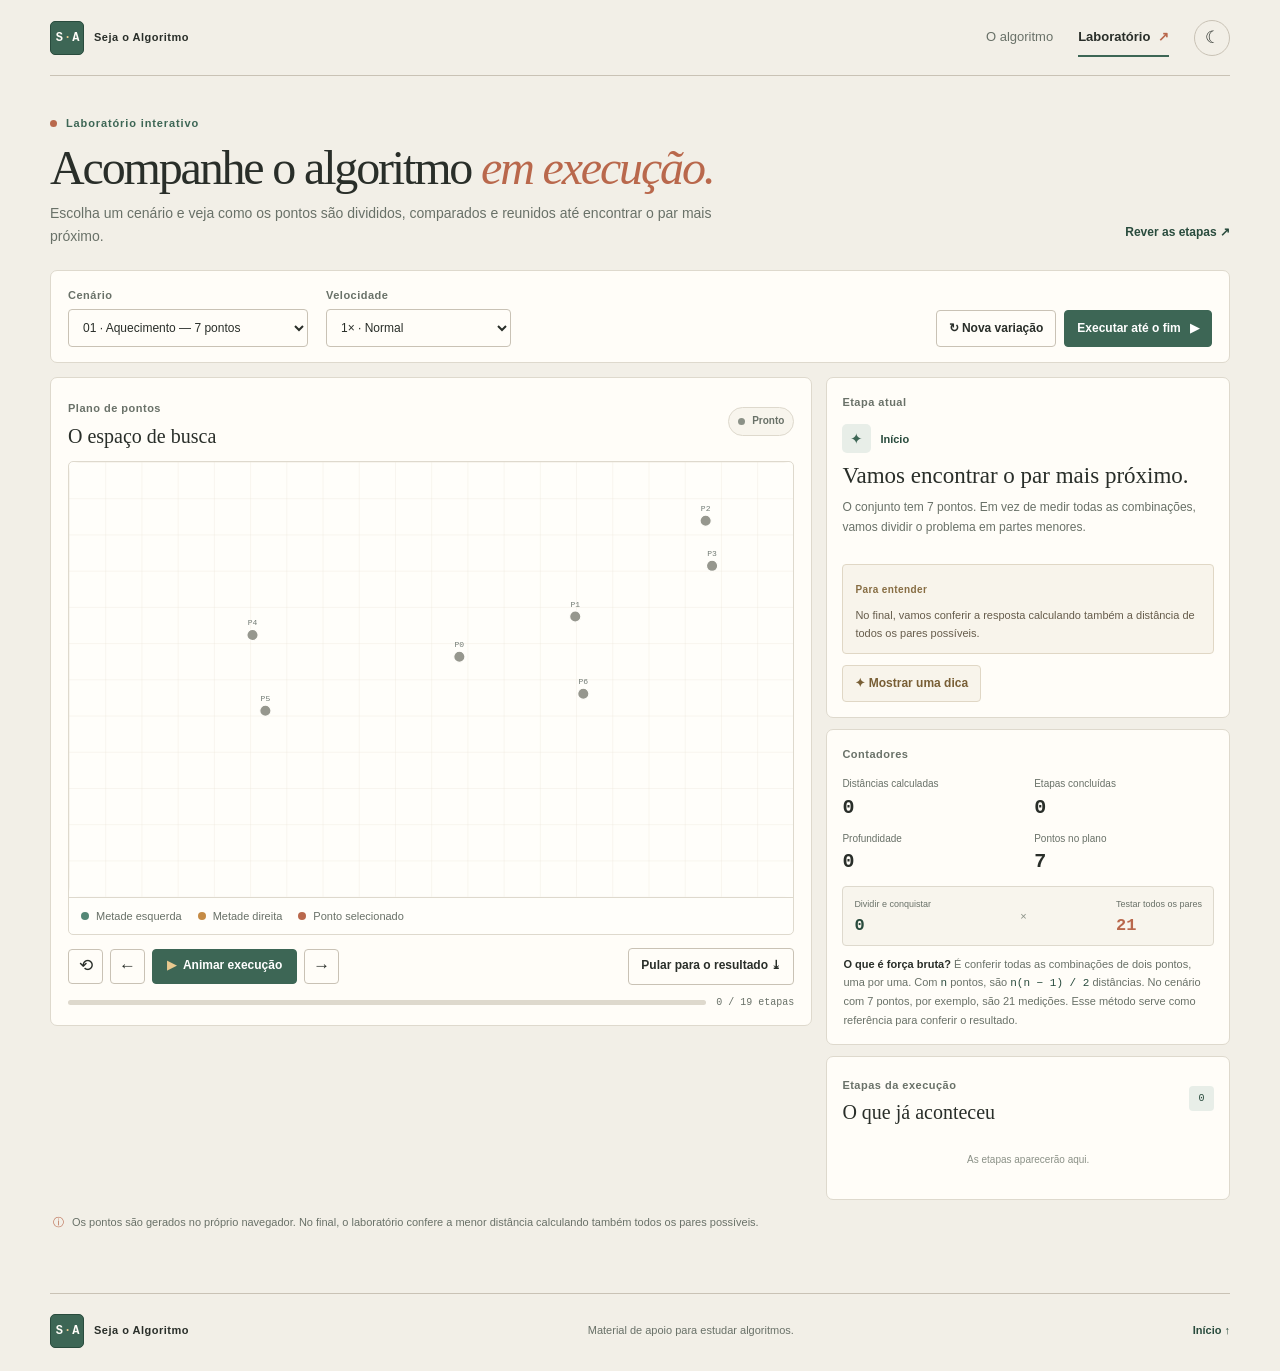
==== commit 5f3e7d5a: "modo noturno" ====
--- a/laboratorio.html
+++ b/laboratorio.html
@@ -2,13 +2,13 @@
 <html lang="pt-BR">
 <head>
   <meta charset="utf-8"><meta name="viewport" content="width=device-width, initial-scale=1">
-  <meta name="theme-color" content="#f2efe7"><meta name="description" content="Laboratório interativo para executar o algoritmo dividir e conquistar do par de pontos mais próximo.">
+  <meta name="theme-color" content="#f2efe7"><script>(function(){try{var t=localStorage.getItem("sea-algorithm-theme");if(t==="dark"||t==="light"){document.documentElement.setAttribute("data-theme",t);var m=document.querySelector("meta[name=theme-color]");if(m)m.setAttribute("content",t==="dark"?"#171d19":"#f2efe7")}}catch(e){}})();</script><meta name="description" content="Laboratório interativo para executar o algoritmo dividir e conquistar do par de pontos mais próximo.">
   <title>Laboratório — Seja o Algoritmo</title>
   <link rel="stylesheet" href="css/styles.css"><link rel="stylesheet" href="css/lab.css">
-  <script defer src="js/closest-pair.js"></script><script defer src="js/lab.js"></script>
+  <script defer src="js/closest-pair.js"></script><script defer src="js/lab.js"></script><script defer src="js/theme.js"></script>
 </head>
 <body class="lab-body"><div class="site-shell">
-  <header class="topbar"><a class="brand" href="index.html"><span class="brand-mark" aria-hidden="true"><span class="brand-letter">S</span><span class="brand-dot">·</span><span class="brand-letter">A</span></span><span>Seja o Algoritmo</span></a><nav class="main-nav" aria-label="Navegação principal"><a href="index.html">O algoritmo</a><a class="nav-cta active" href="laboratorio.html" aria-current="page">Laboratório <span>↗</span></a></nav></header>
+  <header class="topbar"><a class="brand" href="index.html"><span class="brand-mark" aria-hidden="true"><span class="brand-letter">S</span><span class="brand-dot">·</span><span class="brand-letter">A</span></span><span>Seja o Algoritmo</span></a><nav class="main-nav" aria-label="Navegação principal"><a href="index.html">O algoritmo</a><a class="nav-cta active" href="laboratorio.html" aria-current="page">Laboratório <span>↗</span></a><button class="theme-toggle" id="themeToggle" type="button" aria-label="Ativar modo escuro" title="Ativar modo escuro" aria-pressed="false">☾</button></nav></header>
   <main class="lab-page">
     <div class="lab-heading"><div><div class="eyebrow"><span class="eyebrow-dot"></span> Laboratório interativo</div><h1>Acompanhe o algoritmo <em>em execução.</em></h1><p>Escolha um cenário e veja como os pontos são divididos, comparados e reunidos até encontrar o par mais próximo.</p></div><a class="back-link" href="index.html#como-funciona">Rever as etapas ↗</a></div>
     <section class="lab-toolbar panel">
@@ -19,7 +19,7 @@
     <div class="lab-grid">
       <section class="visual-panel panel">
         <div class="panel-heading"><div><span class="panel-kicker">Plano de pontos</span><h2>O espaço de busca</h2></div><div class="live-pill"><span></span><b id="runState">PRONTO</b></div></div>
-        <div class="canvas-wrap"><svg id="plot" viewBox="0 0 900 540" role="img" aria-label="Visualização dos pontos e etapas do algoritmo"><defs><pattern id="plotGrid" width="45" height="45" patternUnits="userSpaceOnUse"><rect width="45" height="45" fill="#fffefa"/><path d="M 45 0 L 0 0 0 45" fill="none" stroke="#e5dfd3" stroke-width="1" opacity=".72"/></pattern></defs><rect x="0" y="0" width="900" height="540" rx="12" fill="url(#plotGrid)"/><g id="plotLayer"></g></svg><div class="plot-legend"><span><i class="legend-dot mint"></i> Metade esquerda</span><span><i class="legend-dot amber"></i> Metade direita</span><span><i class="legend-dot purple"></i> Ponto selecionado</span></div></div>
+        <div class="canvas-wrap"><svg id="plot" viewBox="0 0 900 540" role="img" aria-label="Visualização dos pontos e etapas do algoritmo"><defs><pattern id="plotGrid" width="45" height="45" patternUnits="userSpaceOnUse"><rect width="45" height="45" fill="var(--plot-bg)"/><path d="M 45 0 L 0 0 0 45" fill="none" stroke="var(--plot-grid)" stroke-width="1" opacity=".72"/></pattern></defs><rect x="0" y="0" width="900" height="540" rx="12" fill="url(#plotGrid)"/><g id="plotLayer"></g></svg><div class="plot-legend"><span><i class="legend-dot mint"></i> Metade esquerda</span><span><i class="legend-dot amber"></i> Metade direita</span><span><i class="legend-dot purple"></i> Ponto selecionado</span></div></div>
         <div class="step-controls"><button class="icon-btn" id="resetBtn" type="button" aria-label="Voltar ao início" title="Voltar ao início">⟲</button><button class="icon-btn" id="prevBtn" type="button" aria-label="Etapa anterior" title="Etapa anterior">←</button><button class="btn btn-play" id="playBtn" type="button"><span id="playIcon">▶</span> <span id="playText">Animar execução</span></button><button class="icon-btn" id="nextBtn" type="button" aria-label="Próxima etapa" title="Próxima etapa">→</button><button class="btn btn-subtle" id="stepAllBtn" type="button">Pular para o resultado ⤓</button></div>
         <div class="progress-row"><div class="progress-track"><span id="progressBar"></span></div><span id="progressText">0 / 0 etapas</span></div>
       </section>
--- a/css/styles.css
+++ b/css/styles.css
@@ -15,9 +15,85 @@
   --clay-pale: #f4e9e2;
   --gold: #bd9147;
   --purple: #766f8c;
+  --purple-pale: #eeebf2;
+  --gold-pale: #f5eddf;
+  --accent-dot: #e9c98f;
+  --plot-bg: #fffefa;
+  --plot-grid: #e5dfd3;
+  --plot-axis: #d0c9bc;
+  --plot-left: #548775;
+  --plot-right: #c58b45;
+  --plot-neutral: #96978e;
+  --plot-selected: #b9684c;
+  --plot-strip: #a87d58;
+  --plot-label: #59645d;
+  --plot-line: #a85e46;
+  --plot-cut: #3d6655;
+  --plot-area: rgba(61,102,85,.055);
+  --plot-band: rgba(185,104,76,.13);
+  --plot-band-soft: rgba(185,104,76,.08);
+  --plot-strip-area: rgba(84,135,117,.08);
+  --feature-bg: #e8eee8;
+  --feature-border: #cbd6cb;
+  --feature-text: #59685d;
+  --feature-stat-border: #c5d0c5;
+  --feature-stat-label: #68766b;
+  --hint-bg: #f8f4eb;
+  --hint-line: #e0d7c5;
+  --hint-ink: #785e35;
+  --hint-kicker: #876d43;
+  --hint-text: #665c4b;
   --mono: ui-monospace, SFMono-Regular, Menlo, Consolas, monospace;
   --sans: "Segoe UI", Roboto, Helvetica, Arial, sans-serif;
   --serif: Georgia, "Times New Roman", serif;
+}
+
+
+:root[data-theme="dark"] {
+  color-scheme: dark;
+  --bg: #171d19;
+  --paper: #202923;
+  --paper-warm: #252f28;
+  --ink: #e9eee8;
+  --muted: #b0bcb2;
+  --soft: #89968d;
+  --line: #35443a;
+  --line-strong: #4a5b4e;
+  --green: #4f8067;
+  --green-dark: #92bda0;
+  --green-pale: #2a3c31;
+  --clay: #d58a6d;
+  --clay-pale: #422f29;
+  --gold: #d6b16f;
+  --purple: #b5a9cd;
+  --purple-pale: #373244;
+  --gold-pale: #403727;
+  --accent-dot: #e2c48b;
+  --plot-bg: #1b241e;
+  --plot-grid: #344239;
+  --plot-axis: #506052;
+  --plot-left: #80b69b;
+  --plot-right: #dfb66e;
+  --plot-neutral: #9aa79d;
+  --plot-selected: #e09a7e;
+  --plot-strip: #c09a70;
+  --plot-label: #d0d9d1;
+  --plot-line: #dc987d;
+  --plot-cut: #8eb69a;
+  --plot-area: rgba(128,182,155,.10);
+  --plot-band: rgba(224,154,126,.18);
+  --plot-band-soft: rgba(224,154,126,.11);
+  --plot-strip-area: rgba(128,182,155,.12);
+  --feature-bg: #22352a;
+  --feature-border: #405b49;
+  --feature-text: #c5d3c8;
+  --feature-stat-border: #405847;
+  --feature-stat-label: #aabdaf;
+  --hint-bg: #2b3329;
+  --hint-line: #63543c;
+  --hint-ink: #e1c78f;
+  --hint-kicker: #e4c27f;
+  --hint-text: #d3d7cb;
 }
 
 * { box-sizing: border-box; }
@@ -67,7 +143,7 @@
   white-space: nowrap;
 }
 .brand-mark .brand-letter { color: var(--paper); }
-.brand-mark .brand-dot { color: #e9c98f; margin: 0 1px; }
+.brand-mark .brand-dot { color: var(--accent-dot); margin: 0 1px; }
 .main-nav { display: flex; align-items: center; gap: 25px; color: var(--muted); font-size: 13px; }
 .main-nav a { padding: 8px 0; border-bottom: 2px solid transparent; }
 .main-nav a:hover, .main-nav a.active { color: var(--ink); border-color: var(--green); }
@@ -145,8 +221,8 @@
 .art-label-bottom { justify-content: flex-start; gap: 20px; padding: 8px 5px 0; color: var(--muted); font-size: 11px; }
 .art-label-bottom span, .plot-legend span { display: flex; align-items: center; gap: 7px; }
 .legend-dot { width: 8px; height: 8px; display: inline-block; border-radius: 50%; }
-.legend-dot.mint { background: #548775; }
-.legend-dot.amber { background: #c58b45; }
+.legend-dot.mint { background: var(--plot-left); }
+.legend-dot.amber { background: var(--plot-right); }
 .legend-dot.purple { background: var(--clay); }
 .floating-note {
   position: absolute;
@@ -159,7 +235,7 @@
   padding: 9px 12px;
   border: 1px solid var(--line-strong);
   border-radius: 5px;
-  background: #fffdf8;
+  background: var(--paper);
 }
 .note-spark { color: var(--clay); font-size: 18px; }
 .floating-note b, .floating-note small { display: block; }
@@ -189,7 +265,7 @@
   border-radius: 6px;
   background: var(--paper);
 }
-.concept-number { position: absolute; top: 17px; right: 17px; color: #9a9b8f; font: 11px var(--mono); }
+.concept-number { position: absolute; top: 17px; right: 17px; color: var(--soft); font: 11px var(--mono); }
 .concept-icon {
   width: 35px;
   height: 35px;
@@ -199,9 +275,9 @@
   border-radius: 5px;
   font-size: 19px;
 }
-.concept-icon.purple { background: #eeebf2; color: var(--purple); }
+.concept-icon.purple { background: var(--purple-pale); color: var(--purple); }
 .concept-icon.mint { background: var(--green-pale); color: var(--green); }
-.concept-icon.amber { background: #f5eddf; color: var(--gold); }
+.concept-icon.amber { background: var(--gold-pale); color: var(--gold); }
 .concept-card h3 { margin: 0 0 8px; font: 600 17px/1.3 var(--serif); }
 .concept-card p { max-width: 300px; margin-bottom: 14px; color: var(--muted); font-size: 12px; line-height: 1.7; }
 .concept-tag { color: var(--green); font: 10px var(--mono); letter-spacing: .04em; }
@@ -232,18 +308,18 @@
   align-items: center;
   margin-bottom: 48px;
   padding: 31px 34px;
-  border: 1px solid #cbd6cb;
+  border: 1px solid var(--feature-border);
   border-radius: 7px;
-  background: var(--green-pale);
+  background: var(--feature-bg);
 }
 .feature-copy h2 { font-size: 28px; }
-.feature-copy p { max-width: 490px; margin: 11px 0 12px; color: #59685d; font-size: 13px; }
+.feature-copy p { max-width: 490px; margin: 11px 0 12px; color: var(--feature-text); font-size: 13px; }
 .text-link { display: inline-flex; gap: 10px; color: var(--green-dark); font-size: 13px; font-weight: 700; }
 .feature-stats { display: grid; grid-template-columns: repeat(3, 1fr); gap: 8px; }
-.feature-stats div { padding: 13px 10px; border-left: 1px solid #c5d0c5; }
+.feature-stats div { padding: 13px 10px; border-left: 1px solid var(--feature-stat-border); }
 .feature-stats strong, .feature-stats span { display: block; }
 .feature-stats strong { color: var(--green-dark); font: 600 17px var(--mono); white-space: nowrap; }
-.feature-stats span { margin-top: 5px; color: #68766b; font-size: 10px; }
+.feature-stats span { margin-top: 5px; color: var(--feature-stat-label); font-size: 10px; }
 .final-cta {
   display: flex;
   align-items: center;
@@ -298,7 +374,7 @@
   .method-formula strong { font-size: 13px; }
   .feature-band { padding: 22px 19px; margin-bottom: 36px; }
   .feature-stats { grid-template-columns: 1fr; gap: 0; }
-  .feature-stats div { padding: 10px 0; border-top: 1px solid #c5d0c5; border-left: 0; }
+  .feature-stats div { padding: 10px 0; border-top: 1px solid var(--feature-stat-border); border-left: 0; }
   .final-cta { align-items: flex-start; flex-direction: column; margin-bottom: 38px; padding: 19px; }
   .final-cta .button { width: 100%; }
   .footer { flex-wrap: wrap; padding: 15px 0; gap: 8px; }
@@ -312,3 +388,27 @@
   .art-label { font-size: 8px; }
   .art-label-bottom { gap: 11px; font-size: 9px; }
 }
+
+
+.theme-toggle {
+  width: 36px;
+  height: 36px;
+  display: inline-grid;
+  flex: none;
+  place-items: center;
+  border: 1px solid var(--line-strong);
+  border-radius: 50%;
+  background: transparent;
+  color: var(--ink);
+  font-size: 17px;
+  line-height: 1;
+  cursor: pointer;
+  transition: background .15s ease, border-color .15s ease, color .15s ease;
+}
+.theme-toggle:hover { border-color: var(--green); background: var(--green-pale); }
+.theme-toggle:focus-visible { outline: 2px solid var(--green); outline-offset: 3px; }
+
+:root[data-theme="dark"] .button-primary:hover {
+  background: #416b54;
+  color: #f5f7f3;
+}
--- a/css/lab.css
+++ b/css/lab.css
@@ -27,7 +27,7 @@
   color: var(--ink);
   font-size: 12px;
 }
-.toolbar-group select:focus { border-color: var(--green); box-shadow: 0 0 0 2px rgba(61,102,85,.13); }
+.toolbar-group select:focus { border-color: var(--green); box-shadow: 0 0 0 2px rgba(120,168,141,.18); }
 .toolbar-actions { display: flex; gap: 8px; margin-left: auto; }
 .btn {
   min-height: 37px;
@@ -62,15 +62,15 @@
   color: var(--muted);
   font-size: 10px;
 }
-.live-pill span { width: 7px; height: 7px; border-radius: 50%; background: #aaa99f; }
+.live-pill span { width: 7px; height: 7px; border-radius: 50%; background: var(--soft); }
 .live-pill.running span { background: var(--green); }
 .live-pill.done span { background: var(--clay); }
-.canvas-wrap { margin-top: 13px; overflow: hidden; border: 1px solid var(--line); border-radius: 5px; background: #fffefa; }
+.canvas-wrap { margin-top: 13px; overflow: hidden; border: 1px solid var(--line); border-radius: 5px; background: var(--plot-bg); }
 .canvas-wrap svg { display: block; width: 100%; height: auto; min-height: 260px; max-height: 550px; }
 .plot-legend { display: flex; flex-wrap: wrap; gap: 16px; padding: 9px 12px; border-top: 1px solid var(--line); color: var(--muted); font-size: 11px; }
 .plot-legend span { display: flex; align-items: center; gap: 7px; }
-.plot-legend .legend-dot.mint { background: #548775; }
-.plot-legend .legend-dot.amber { background: #c58b45; }
+.plot-legend .legend-dot.mint { background: var(--plot-left); }
+.plot-legend .legend-dot.amber { background: var(--plot-right); }
 .plot-legend .legend-dot.purple { background: var(--clay); }
 .step-controls { display: flex; align-items: center; gap: 7px; margin-top: 13px; }
 .icon-btn {
@@ -87,12 +87,12 @@
 }
 .btn-play { min-height: 35px; padding: 0 14px; border-color: var(--green); background: var(--green); color: white; }
 .btn-play:hover { background: var(--green-dark); color: white; }
-.btn-play span:first-child { margin-right: 4px; color: #f4d69c; }
-.btn-hint { border-color: #d4c6a8; background: #f7f1e4; color: #785e35; }
+.btn-play span:first-child { margin-right: 4px; color: var(--accent-dot); }
+.btn-hint { border-color: var(--hint-line); background: var(--hint-bg); color: var(--hint-ink); }
 .button-row { display: flex; justify-content: flex-start; margin-top: 11px; }
 .step-controls .btn-subtle { margin-left: auto; }
 .progress-row { display: flex; align-items: center; gap: 10px; margin-top: 12px; }
-.progress-track { height: 5px; flex: 1; overflow: hidden; border-radius: 5px; background: #e9e5dc; }
+.progress-track { height: 5px; flex: 1; overflow: hidden; border-radius: 5px; background: var(--line); }
 .progress-track span { display: block; width: 0; height: 100%; border-radius: 5px; background: var(--green); transition: width .2s ease; }
 .progress-row > span { color: var(--muted); font: 10px var(--mono); white-space: nowrap; }
 .inspector-column { display: grid; gap: 11px; }
@@ -111,9 +111,9 @@
 .stage-label { color: var(--green-dark); font-size: 11px; font-weight: 700; }
 .explanation-panel h2 { margin: 9px 0 7px; font: 500 23px/1.2 var(--serif); }
 .explanation-panel > p { min-height: 55px; margin-bottom: 12px; color: var(--muted); font-size: 12px; line-height: 1.7; }
-.hint-box { padding: 11px 12px; border: 1px solid #e0d7c5; border-radius: 4px; background: #f8f4eb; }
-.hint-box > span { color: #876d43; font-size: 10px; font-weight: 700; letter-spacing: .04em; }
-.hint-box p { margin: 5px 0 0; color: #665c4b; font-size: 11px; line-height: 1.65; }
+.hint-box { padding: 11px 12px; border: 1px solid var(--hint-line); border-radius: 4px; background: var(--hint-bg); }
+.hint-box > span { color: var(--hint-kicker); font-size: 10px; font-weight: 700; letter-spacing: .04em; }
+.hint-box p { margin: 5px 0 0; color: var(--hint-text); font-size: 11px; line-height: 1.65; }
 .metric-grid { display: grid; grid-template-columns: 1fr 1fr; gap: 12px; padding: 13px 0; }
 .metric span, .metric b { display: block; }
 .metric span { color: var(--muted); font-size: 10px; }
@@ -132,7 +132,7 @@
 .event-log { max-height: 235px; display: grid; gap: 5px; overflow: auto; margin: 0; padding: 0; list-style: none; }
 .event-log li { display: flex; align-items: start; gap: 9px; padding: 7px 8px; border-radius: 3px; color: var(--muted); font-size: 10px; line-height: 1.5; }
 .event-log li.current { border-left: 3px solid var(--clay); background: var(--clay-pale); color: var(--ink); }
-.event-log li.done { color: #7f877d; }
+.event-log li.done { color: var(--soft); }
 .event-log li.empty-log { display: block; padding: 17px; color: var(--soft); text-align: center; }
 .log-index { flex: none; color: var(--green); font: 10px var(--mono); }
 .result-panel {
@@ -141,17 +141,17 @@
   gap: 16px;
   margin-top: 14px;
   padding: 18px 20px;
-  border-color: #c7d7cb;
+  border-color: var(--feature-border);
   background: var(--green-pale);
 }
 .result-panel[hidden] { display: none; }
-.result-symbol { width: 43px; height: 43px; display: grid; flex: none; place-items: center; border-radius: 50%; background: #d6e3d8; color: var(--green-dark); font-size: 21px; }
+.result-symbol { width: 43px; height: 43px; display: grid; flex: none; place-items: center; border-radius: 50%; background: var(--green-pale); color: var(--green-dark); font-size: 21px; }
 .result-copy { flex: 1; }
 .result-copy h2 { margin: 4px 0; font: 500 21px var(--serif); }
-.result-copy p { margin: 0; color: #59685d; font-size: 11px; }
-.result-distance { padding-left: 17px; border-left: 1px solid #c5d3c6; }
+.result-copy p { margin: 0; color: var(--feature-text); font-size: 11px; }
+.result-distance { padding-left: 17px; border-left: 1px solid var(--feature-stat-border); }
 .result-distance span, .result-distance b { display: block; }
-.result-distance span { color: #617568; font-size: 9px; font-weight: 700; }
+.result-distance span { color: var(--muted); font-size: 9px; font-weight: 700; }
 .result-distance b { margin-top: 4px; color: var(--green-dark); font: 600 22px var(--mono); }
 .result-actions { display: flex; gap: 7px; }
 .lab-footnote { display: flex; align-items: start; gap: 8px; margin: 13px 3px; color: var(--muted); font-size: 11px; }
@@ -190,3 +190,11 @@
   .result-actions { width: 100%; }
   .result-actions .btn { flex: 1; }
 }
+
+
+:root[data-theme="dark"] .btn-primary:hover,
+:root[data-theme="dark"] .btn-play:hover {
+  border-color: #416b54;
+  background: #416b54;
+  color: #f5f7f3;
+}
